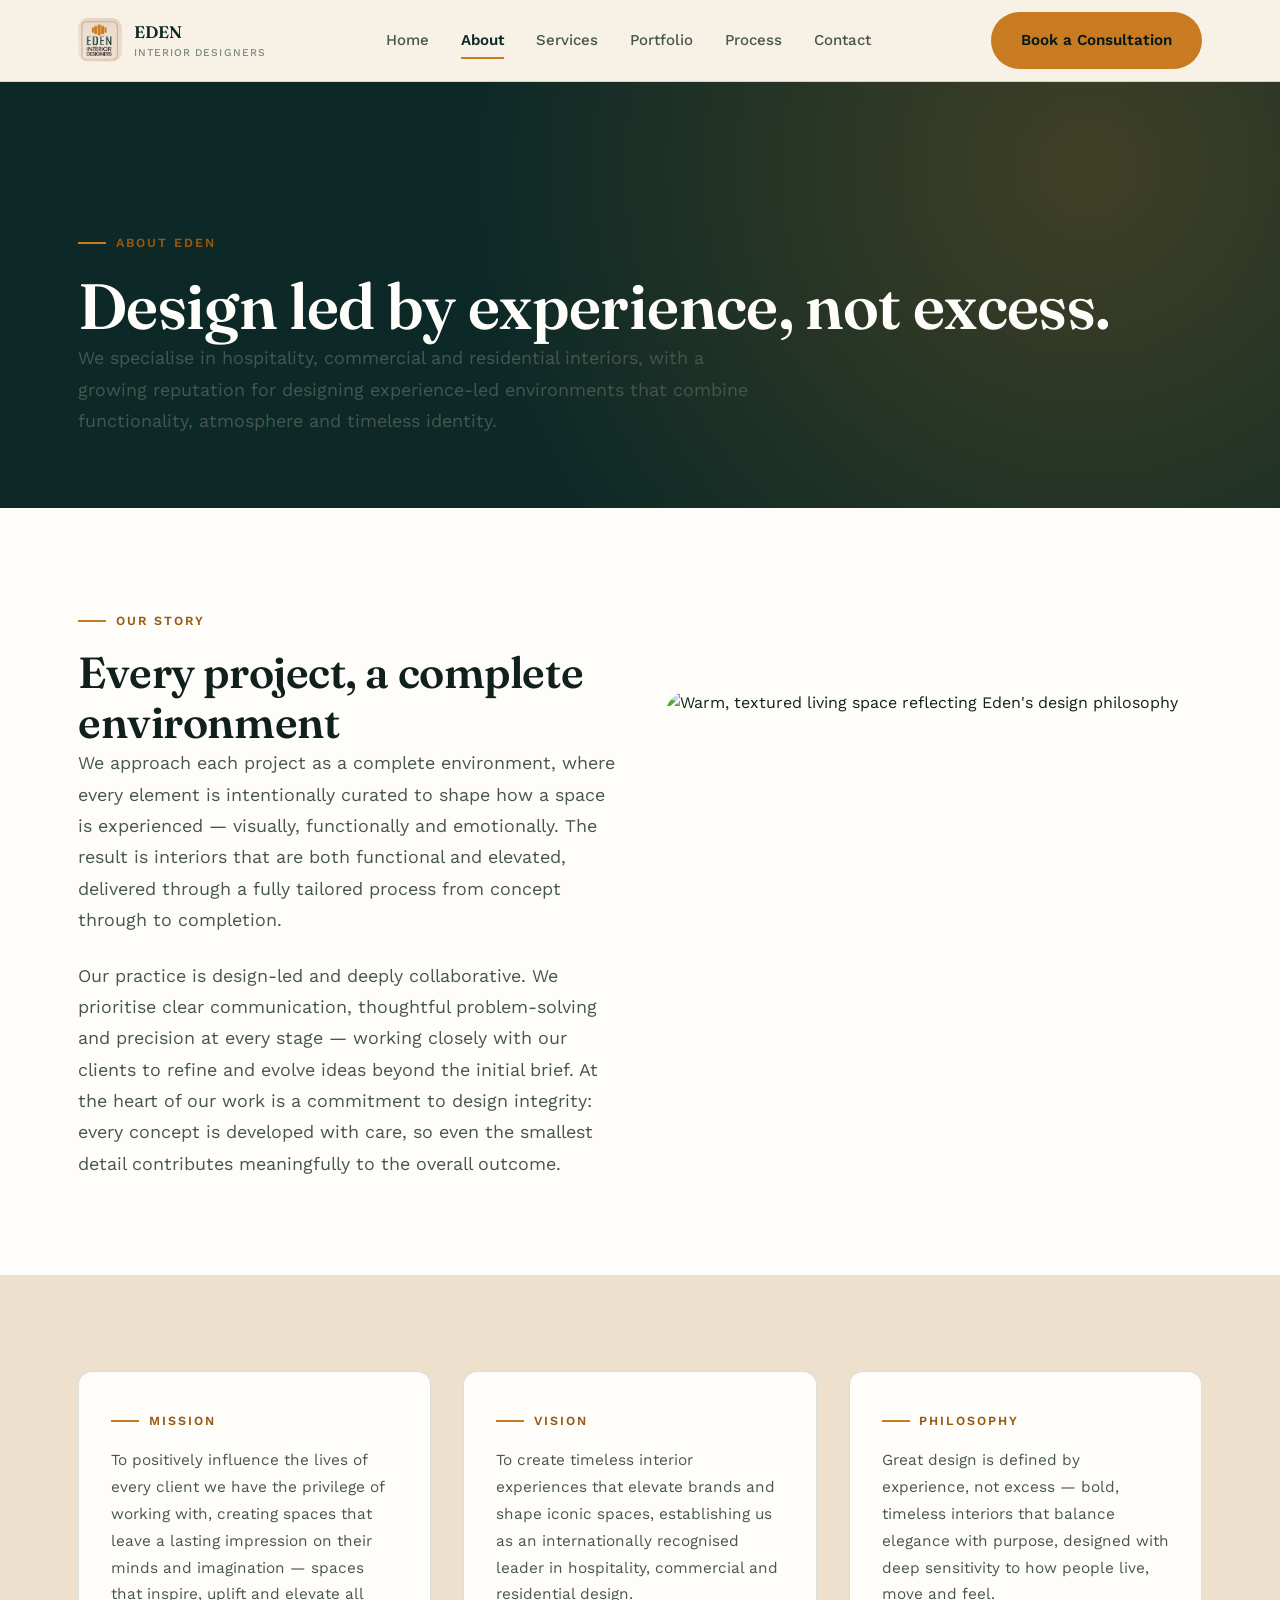
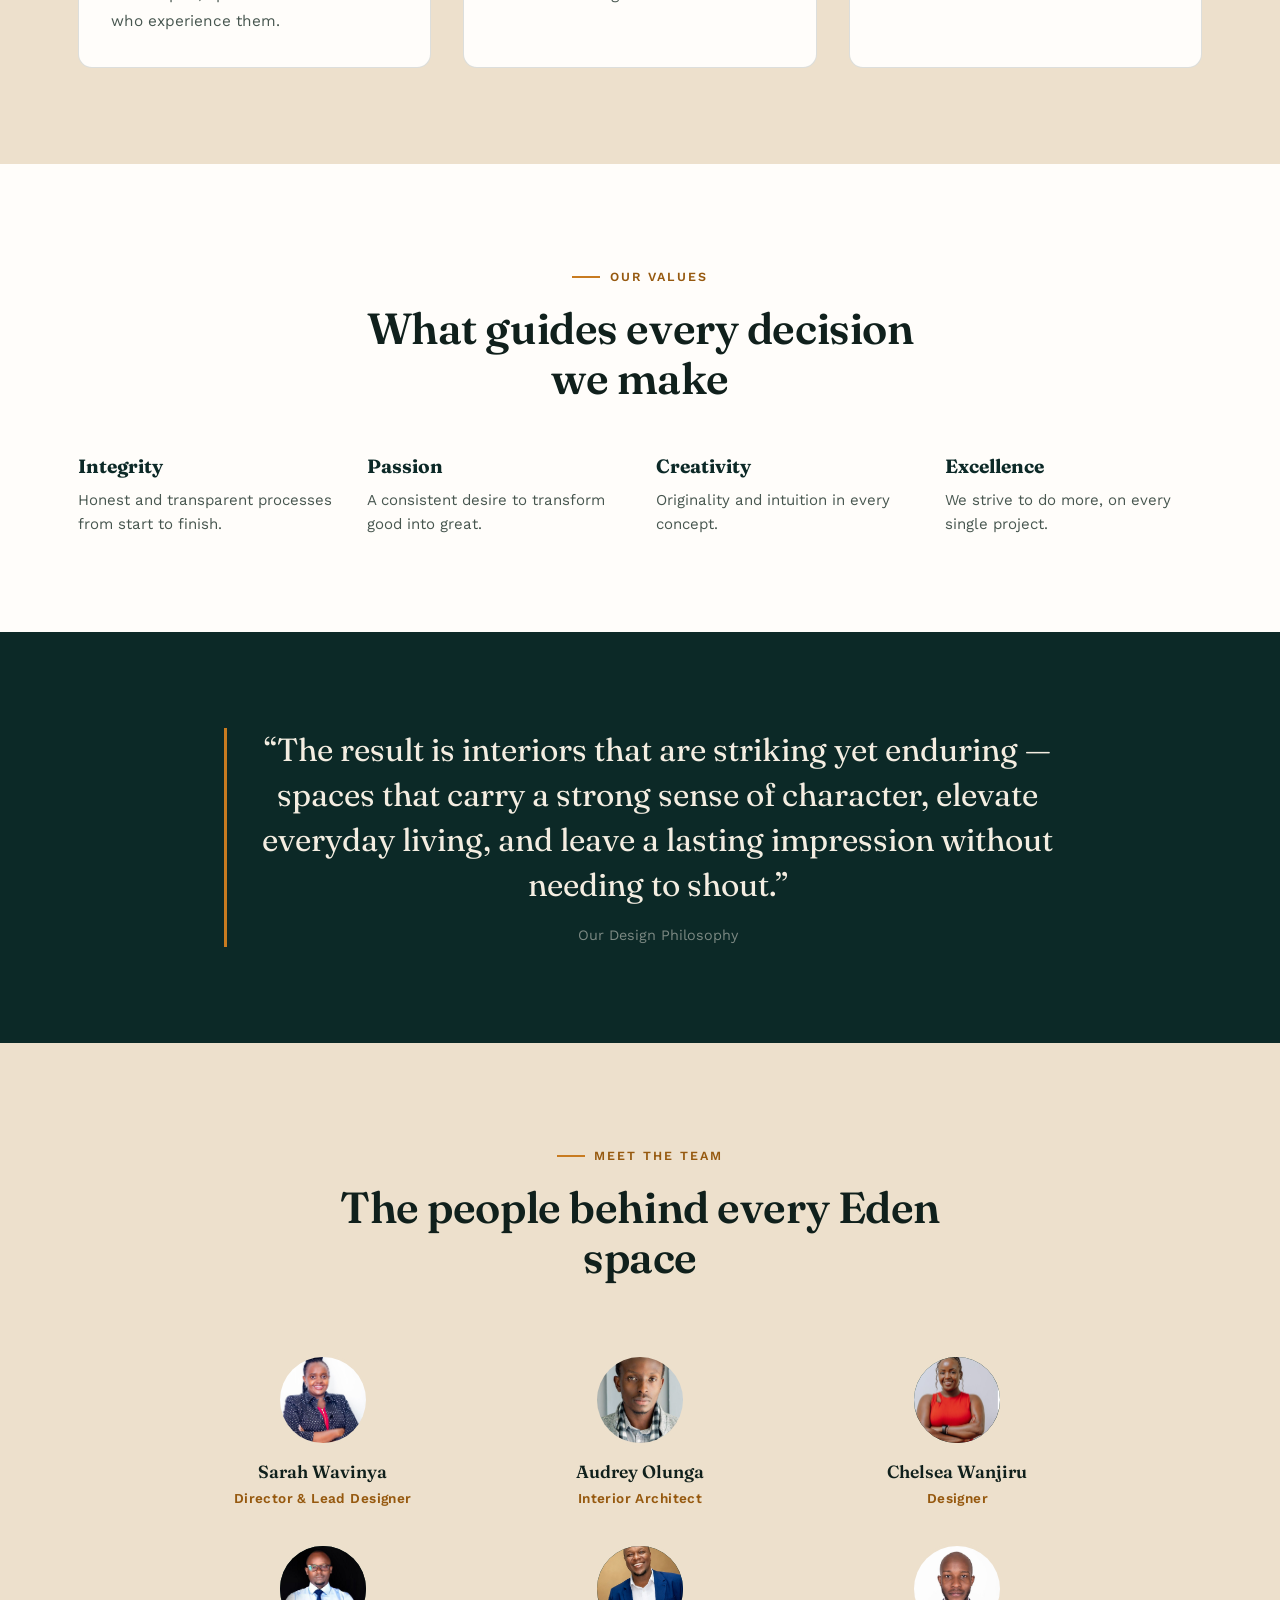
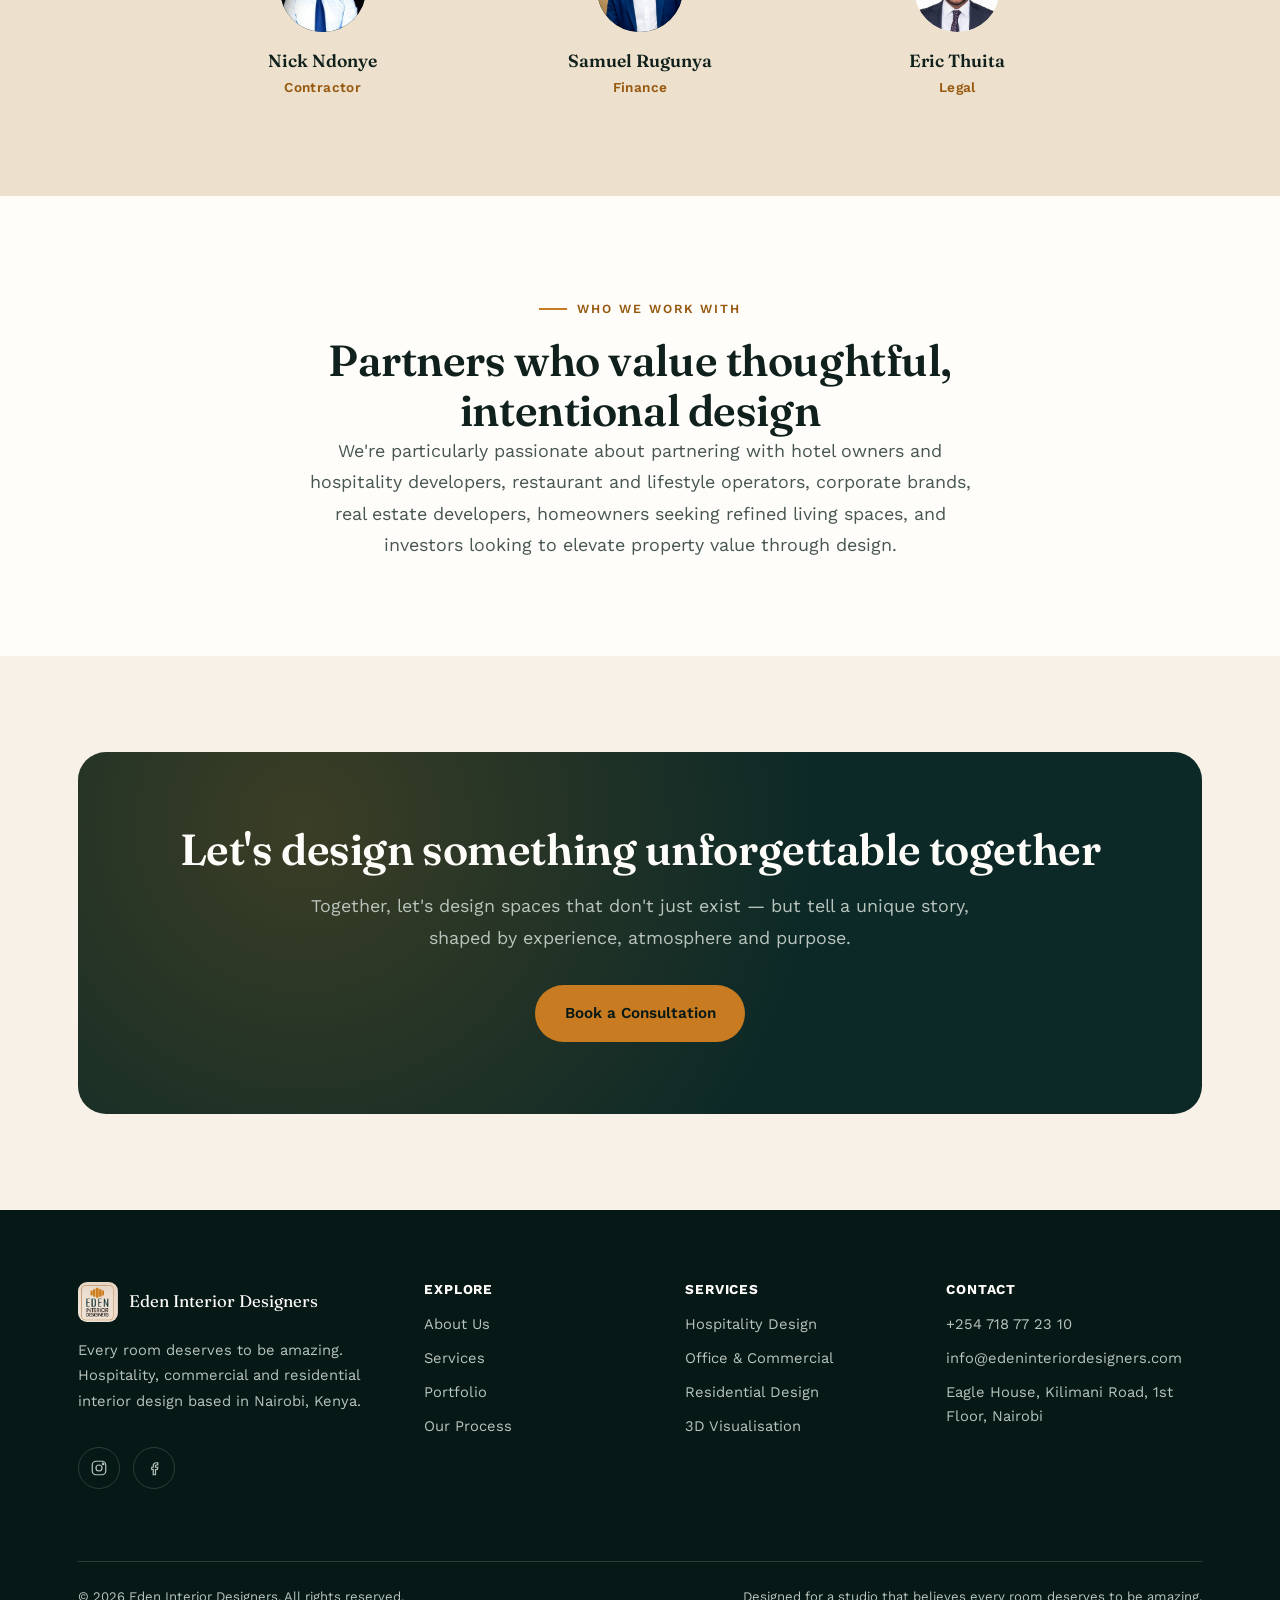
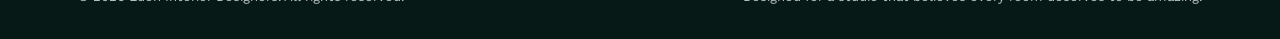
==== about.html @ ac9e772a "Initial commit: Eden Interior Designers website Multi-page static site (Home, About, Services, Portf" ====
<!DOCTYPE html>
<html lang="en">
<head>
<meta charset="UTF-8">
<meta name="viewport" content="width=device-width, initial-scale=1">
<title>About Us — Eden Interior Designers</title>
<meta name="description" content="Meet Eden Interior Designers: our story, mission, vision, values and the Nairobi-based team behind experience-led interiors.">
<link rel="icon" href="assets/logo.png">
<link rel="preconnect" href="https://fonts.googleapis.com">
<link rel="preconnect" href="https://fonts.gstatic.com" crossorigin>
<link href="https://fonts.googleapis.com/css2?family=Fraunces:opsz,wght@9..144,500;9..144,600;9..144,700&family=Work+Sans:wght@400;500;600;700&display=swap" rel="stylesheet">
<link rel="stylesheet" href="css/style.css">
</head>
<body>
<a class="skip-link" href="#main">Skip to main content</a>

<header class="site-header is-solid">
  <div class="container header-inner">
    <a class="brand" href="index.html">
      <img src="assets/logo.png" alt="Eden Interior Designers logo" width="44" height="44">
      <span>EDEN<br><small>Interior Designers</small></span>
    </a>
    <nav class="nav-primary" aria-label="Primary">
      <a href="index.html">Home</a>
      <a href="about.html" aria-current="page">About</a>
      <a href="services.html">Services</a>
      <a href="portfolio.html">Portfolio</a>
      <a href="process.html">Process</a>
      <a href="contact.html">Contact</a>
    </nav>
    <div class="header-actions">
      <a class="btn btn-primary" href="contact.html">Book a Consultation</a>
      <button class="nav-toggle" aria-label="Open menu" aria-expanded="false" aria-controls="mobile-nav">
        <span></span><span></span><span></span>
      </button>
    </div>
  </div>
</header>

<div class="mobile-nav" id="mobile-nav" hidden>
  <div class="mobile-nav-head">
    <a class="brand" href="index.html">
      <img src="assets/logo.png" alt="Eden Interior Designers logo" width="40" height="40">
    </a>
    <button class="mobile-nav-close" aria-label="Close menu">&times;</button>
  </div>
  <ul>
    <li><a href="index.html">Home</a></li>
    <li><a href="about.html">About</a></li>
    <li><a href="services.html">Services</a></li>
    <li><a href="portfolio.html">Portfolio</a></li>
    <li><a href="process.html">Process</a></li>
    <li><a href="contact.html">Contact</a></li>
  </ul>
  <a class="btn btn-primary btn-block" href="contact.html">Book a Consultation</a>
</div>

<main id="main">

  <section class="page-hero">
    <div class="container">
      <span class="eyebrow">About Eden</span>
      <h1>Design led by experience, not excess.</h1>
      <p class="lede">We specialise in hospitality, commercial and residential interiors, with a growing reputation for designing experience-led environments that combine functionality, atmosphere and timeless identity.</p>
    </div>
  </section>

  <section class="section section--white">
    <div class="container">
      <div class="split">
        <div data-reveal>
          <span class="eyebrow">Our Story</span>
          <h2>Every project, a complete environment</h2>
          <p class="lede" style="margin-bottom:var(--space-4);">We approach each project as a complete environment, where every element is intentionally curated to shape how a space is experienced — visually, functionally and emotionally. The result is interiors that are both functional and elevated, delivered through a fully tailored process from concept through to completion.</p>
          <p class="lede">Our practice is design-led and deeply collaborative. We prioritise clear communication, thoughtful problem-solving and precision at every stage — working closely with our clients to refine and evolve ideas beyond the initial brief. At the heart of our work is a commitment to design integrity: every concept is developed with care, so even the smallest detail contributes meaningfully to the overall outcome.</p>
        </div>
        <div class="split-media" data-reveal>
          <img src="https://images.unsplash.com/photo-1720247520862-7e4b14176fa8?auto=format&fit=crop&w=1200&q=80" alt="Warm, textured living space reflecting Eden's design philosophy" loading="lazy">
        </div>
      </div>
    </div>
  </section>

  <section class="section section--cream">
    <div class="container">
      <div class="grid grid--3">
        <div class="card" data-reveal>
          <span class="eyebrow">Mission</span>
          <p class="lede">To positively influence the lives of every client we have the privilege of working with, creating spaces that leave a lasting impression on their minds and imagination — spaces that inspire, uplift and elevate all who experience them.</p>
        </div>
        <div class="card" data-reveal>
          <span class="eyebrow">Vision</span>
          <p class="lede">To create timeless interior experiences that elevate brands and shape iconic spaces, establishing us as an internationally recognised leader in hospitality, commercial and residential design.</p>
        </div>
        <div class="card" data-reveal>
          <span class="eyebrow">Philosophy</span>
          <p class="lede">Great design is defined by experience, not excess — bold, timeless interiors that balance elegance with purpose, designed with deep sensitivity to how people live, move and feel.</p>
        </div>
      </div>
    </div>
  </section>

  <section class="section section--white">
    <div class="container">
      <div class="center" style="max-width:600px;" data-reveal>
        <span class="eyebrow" style="justify-content:center;">Our Values</span>
        <h2>What guides every decision we make</h2>
      </div>
      <div class="grid grid--4" style="margin-top:var(--space-6);">
        <div class="value-card" data-reveal>
          <b>Integrity</b>
          <p style="color:var(--c-ink-soft);font-size:0.94rem;">Honest and transparent processes from start to finish.</p>
        </div>
        <div class="value-card" data-reveal>
          <b>Passion</b>
          <p style="color:var(--c-ink-soft);font-size:0.94rem;">A consistent desire to transform good into great.</p>
        </div>
        <div class="value-card" data-reveal>
          <b>Creativity</b>
          <p style="color:var(--c-ink-soft);font-size:0.94rem;">Originality and intuition in every concept.</p>
        </div>
        <div class="value-card" data-reveal>
          <b>Excellence</b>
          <p style="color:var(--c-ink-soft);font-size:0.94rem;">We strive to do more, on every single project.</p>
        </div>
      </div>
    </div>
  </section>

  <section class="section section--dark">
    <div class="container">
      <div class="quote-block center" style="max-width:52rem;">
        <p>&ldquo;The result is interiors that are striking yet enduring — spaces that carry a strong sense of character, elevate everyday living, and leave a lasting impression without needing to shout.&rdquo;</p>
        <cite>Our Design Philosophy</cite>
      </div>
    </div>
  </section>

  <section class="section section--cream">
    <div class="container">
      <div class="center" style="max-width:640px;" data-reveal>
        <span class="eyebrow" style="justify-content:center;">Meet the Team</span>
        <h2>The people behind every Eden space</h2>
      </div>
      <div class="grid grid--3" style="margin-top:var(--space-7);max-width:920px;margin-inline:auto;">
        <div class="team-card" data-reveal>
          <img class="avatar" src="assets/team/sarah-wavinya.jpg" alt="Sarah Wavinya" width="92" height="92" loading="lazy">
          <h3>Sarah Wavinya</h3>
          <span>Director &amp; Lead Designer</span>
        </div>
        <div class="team-card" data-reveal>
          <img class="avatar" src="assets/team/audrey-olunga.jpg" alt="Audrey Olunga" width="92" height="92" loading="lazy">
          <h3>Audrey Olunga</h3>
          <span>Interior Architect</span>
        </div>
        <div class="team-card" data-reveal>
          <img class="avatar" src="assets/team/chelsea-wanjiru.png" alt="Chelsea Wanjiru" width="92" height="92" loading="lazy">
          <h3>Chelsea Wanjiru</h3>
          <span>Designer</span>
        </div>
        <div class="team-card" data-reveal>
          <img class="avatar" src="assets/team/nick-ndonye.jpg" alt="Nick Ndonye" width="92" height="92" loading="lazy">
          <h3>Nick Ndonye</h3>
          <span>Contractor</span>
        </div>
        <div class="team-card" data-reveal>
          <img class="avatar" src="assets/team/samuel-rugunya.jpg" alt="Samuel Rugunya" width="92" height="92" loading="lazy">
          <h3>Samuel Rugunya</h3>
          <span>Finance</span>
        </div>
        <div class="team-card" data-reveal>
          <img class="avatar" src="assets/team/eric-thuita.jpg" alt="Eric Thuita" width="92" height="92" loading="lazy">
          <h3>Eric Thuita</h3>
          <span>Legal</span>
        </div>
      </div>
    </div>
  </section>

  <section class="section section--white">
    <div class="container">
      <div class="center" style="max-width:680px;" data-reveal>
        <span class="eyebrow" style="justify-content:center;">Who We Work With</span>
        <h2>Partners who value thoughtful, intentional design</h2>
        <p class="lede center">We're particularly passionate about partnering with hotel owners and hospitality developers, restaurant and lifestyle operators, corporate brands, real estate developers, homeowners seeking refined living spaces, and investors looking to elevate property value through design.</p>
      </div>
    </div>
  </section>

  <section class="section">
    <div class="container">
      <div class="cta-band" data-reveal>
        <h2>Let's design something unforgettable together</h2>
        <p class="lede center">Together, let's design spaces that don't just exist — but tell a unique story, shaped by experience, atmosphere and purpose.</p>
        <div class="hero-actions">
          <a class="btn btn-primary" href="contact.html">Book a Consultation</a>
        </div>
      </div>
    </div>
  </section>

</main>

<footer class="site-footer">
  <div class="container">
    <div class="footer-grid">
      <div>
        <div class="footer-brand">
          <img src="assets/logo.png" alt="" width="40" height="40">
          <span>Eden Interior Designers</span>
        </div>
        <p class="lede">Every room deserves to be amazing. Hospitality, commercial and residential interior design based in Nairobi, Kenya.</p>
        <div class="social-row">
          <a href="https://instagram.com/edeninteriordesigners" aria-label="Eden Interior Designers on Instagram" target="_blank" rel="noopener">
            <svg viewBox="0 0 24 24" fill="none" stroke="currentColor" stroke-width="1.6"><rect x="3" y="3" width="18" height="18" rx="5"/><circle cx="12" cy="12" r="4"/><circle cx="17.5" cy="6.5" r="1"/></svg>
          </a>
          <a href="https://facebook.com/edeninteriordesigners" aria-label="Eden Interior Designers on Facebook" target="_blank" rel="noopener">
            <svg viewBox="0 0 24 24" fill="none" stroke="currentColor" stroke-width="1.6"><path d="M15 8h2V5h-2a4 4 0 0 0-4 4v2H9v3h2v7h3v-7h2.5l.5-3H14V9a1 1 0 0 1 1-1z"/></svg>
          </a>
        </div>
      </div>
      <div class="footer-col">
        <h4>Explore</h4>
        <ul>
          <li><a href="about.html">About Us</a></li>
          <li><a href="services.html">Services</a></li>
          <li><a href="portfolio.html">Portfolio</a></li>
          <li><a href="process.html">Our Process</a></li>
        </ul>
      </div>
      <div class="footer-col">
        <h4>Services</h4>
        <ul>
          <li><a href="services.html#hospitality">Hospitality Design</a></li>
          <li><a href="services.html#commercial">Office &amp; Commercial</a></li>
          <li><a href="services.html#residential">Residential Design</a></li>
          <li><a href="services.html#visualisation">3D Visualisation</a></li>
        </ul>
      </div>
      <div class="footer-col">
        <h4>Contact</h4>
        <ul>
          <li><a href="tel:+254718772310">+254 718 77 23 10</a></li>
          <li><a href="mailto:info@edeninteriordesigners.com">info@edeninteriordesigners.com</a></li>
          <li><span>Eagle House, Kilimani Road, 1st Floor, Nairobi</span></li>
        </ul>
      </div>
    </div>
    <div class="footer-bottom">
      <span>&copy; <span data-year></span> Eden Interior Designers. All rights reserved.</span>
      <span>Designed for a studio that believes every room deserves to be amazing.</span>
    </div>
  </div>
</footer>

<script src="js/main.js"></script>
</body>
</html>
---- css/style.css ----
/* =========================================================
   Eden Interior Designers — Design Tokens & Base Styles
   Brand colors sampled directly from assets/logo.png
   ========================================================= */

:root {
  /* Brand core */
  --c-green: #0c2927;
  --c-green-dark: #071917;
  --c-green-soft: #16403c;
  --c-gold: #c87b20;
  --c-gold-light: #e3a458;
  --c-gold-dark: #96590f;
  --c-cream: #f8f1e7;
  --c-cream-deep: #ede0cc;
  --c-white: #fffdfa;

  /* Text */
  --c-ink: #10201c;
  --c-ink-soft: #47564f;
  --c-ink-faint: #7c8983;
  --c-on-dark: #f4ede1;
  --c-on-dark-soft: #b9c4bd;

  /* Structural */
  --c-border: rgba(12, 41, 39, 0.14);
  --c-border-dark: rgba(244, 237, 225, 0.16);
  --c-shadow: rgba(16, 32, 28, 0.14);

  /* Type */
  --font-display: "Fraunces", "Iowan Old Style", Georgia, serif;
  --font-body: "Work Sans", -apple-system, "Segoe UI", sans-serif;

  /* Spacing scale (8pt rhythm) */
  --space-1: 0.5rem;
  --space-2: 0.75rem;
  --space-3: 1rem;
  --space-4: 1.5rem;
  --space-5: 2rem;
  --space-6: 3rem;
  --space-7: 4.5rem;
  --space-8: 6rem;
  --space-9: 8rem;

  /* Motion */
  --ease-standard: cubic-bezier(0.22, 1, 0.36, 1);
  --dur-fast: 180ms;
  --dur-base: 320ms;
  --dur-slow: 560ms;

  --radius-sm: 6px;
  --radius-md: 14px;
  --radius-lg: 28px;
  --container: 1220px;
}

@media (prefers-reduced-motion: reduce) {
  :root {
    --dur-fast: 0ms;
    --dur-base: 0ms;
    --dur-slow: 0ms;
  }
}

/* ---------- Reset ---------- */
*, *::before, *::after { box-sizing: border-box; }
html { scroll-behavior: smooth; }
@media (prefers-reduced-motion: reduce) {
  html { scroll-behavior: auto; }
}
body {
  margin: 0;
  min-height: 100dvh;
  background: var(--c-cream);
  color: var(--c-ink);
  font-family: var(--font-body);
  font-size: 16px;
  line-height: 1.6;
  -webkit-font-smoothing: antialiased;
}
img { max-width: 100%; display: block; }
a { color: inherit; text-decoration: none; }
ul { margin: 0; padding: 0; list-style: none; }
button { font: inherit; cursor: pointer; }
input, textarea, select { font: inherit; }
h1, h2, h3, h4 { font-family: var(--font-display); color: var(--c-ink); line-height: 1.15; margin: 0; font-weight: 600; }
p { margin: 0; }

:focus-visible {
  outline: 3px solid var(--c-gold-dark);
  outline-offset: 3px;
  border-radius: 2px;
}

.skip-link {
  position: absolute;
  left: -999px;
  top: auto;
  background: var(--c-green);
  color: var(--c-on-dark);
  padding: 0.9rem 1.4rem;
  z-index: 1000;
  border-radius: 0 0 var(--radius-sm) 0;
}
.skip-link:focus {
  left: 0;
  top: 0;
}

/* ---------- Layout helpers ---------- */
.container {
  width: 100%;
  max-width: var(--container);
  margin-inline: auto;
  padding-inline: var(--space-4);
}
@media (min-width: 768px) {
  .container { padding-inline: var(--space-6); }
}

.section { padding-block: var(--space-8); }
.section--tight { padding-block: var(--space-6); }
.section--cream { background: var(--c-cream-deep); }
.section--dark { background: var(--c-green); color: var(--c-on-dark); }
.section--dark h1, .section--dark h2, .section--dark h3 { color: var(--c-on-dark); }
.section--white { background: var(--c-white); }

.eyebrow {
  display: inline-flex;
  align-items: center;
  gap: 0.6rem;
  font-family: var(--font-body);
  font-size: 0.78rem;
  font-weight: 600;
  letter-spacing: 0.16em;
  text-transform: uppercase;
  color: var(--c-gold-dark);
  margin-bottom: var(--space-3);
}
.section--dark .eyebrow,
.section--tint .eyebrow { color: var(--c-gold-light); }
.eyebrow::before {
  content: "";
  width: 28px;
  height: 2px;
  background: var(--c-gold);
  display: inline-block;
}

h1 { font-size: clamp(2.4rem, 5vw, 4.2rem); letter-spacing: -0.01em; }
h2 { font-size: clamp(1.9rem, 3.4vw, 2.75rem); letter-spacing: -0.01em; }
h3 { font-size: clamp(1.25rem, 2vw, 1.55rem); }
.lede {
  font-size: clamp(1.05rem, 1.4vw, 1.2rem);
  color: var(--c-ink-soft);
  max-width: 62ch;
  line-height: 1.75;
}
.section--dark .lede { color: var(--c-on-dark-soft); }

.center { text-align: center; margin-inline: auto; }

.grid { display: grid; gap: var(--space-5); min-width: 0; }
.grid > * { min-width: 0; }
@media (min-width: 640px) { .grid--2 { grid-template-columns: repeat(2, 1fr); } }
@media (min-width: 900px) {
  .grid--3 { grid-template-columns: repeat(3, 1fr); }
  .grid--4 { grid-template-columns: repeat(4, 1fr); }
  .grid--5 { grid-template-columns: repeat(5, 1fr); }
}

/* ---------- Buttons ---------- */
.btn {
  display: inline-flex;
  align-items: center;
  justify-content: center;
  gap: 0.6rem;
  padding: 0.95rem 1.8rem;
  border-radius: 999px;
  font-weight: 600;
  font-size: 0.95rem;
  border: 1.5px solid transparent;
  transition: transform var(--dur-fast) var(--ease-standard),
    background var(--dur-fast) var(--ease-standard),
    color var(--dur-fast) var(--ease-standard),
    border-color var(--dur-fast) var(--ease-standard);
  min-height: 48px;
  white-space: nowrap;
}
.btn:active { transform: scale(0.97); }
.btn-primary { background: var(--c-gold); color: var(--c-green-dark); }
.btn-primary:hover { background: var(--c-gold-light); }
.btn-ghost-light { border-color: rgba(244, 237, 225, 0.55); color: var(--c-on-dark); }
.btn-ghost-light:hover { background: rgba(244, 237, 225, 0.12); border-color: var(--c-on-dark); }
.btn-ghost-dark { border-color: var(--c-green); color: var(--c-green); }
.btn-ghost-dark:hover { background: var(--c-green); color: var(--c-on-dark); }
.btn-outline-gold { border-color: var(--c-gold); color: var(--c-gold-dark); }
.btn-outline-gold:hover { background: var(--c-gold); color: var(--c-green-dark); }
.btn-block { width: 100%; }

/* ---------- Header ---------- */
.site-header {
  position: sticky;
  top: 0;
  z-index: 500;
  width: 100%;
  background: rgba(248, 241, 231, 0.92);
  backdrop-filter: blur(10px);
  border-bottom: 1px solid transparent;
  transition: background var(--dur-base) var(--ease-standard), border-color var(--dur-base) var(--ease-standard);
}
.site-header.is-scrolled,
.site-header.is-solid {
  border-bottom-color: var(--c-border);
}
.header-inner {
  display: flex;
  align-items: center;
  justify-content: space-between;
  padding-block: var(--space-2);
  gap: var(--space-4);
}
.brand {
  display: flex;
  align-items: center;
  gap: 0.75rem;
  font-family: var(--font-display);
  font-weight: 600;
  font-size: 1.05rem;
  color: var(--c-green);
}
.brand img { width: 44px; height: 44px; border-radius: 10px; }
.brand small { display: block; font-family: var(--font-body); font-weight: 500; font-size: 0.65rem; letter-spacing: 0.1em; text-transform: uppercase; color: var(--c-ink-faint); }

.nav-primary { display: none; }
@media (min-width: 960px) {
  .nav-primary {
    display: flex;
    align-items: center;
    gap: var(--space-5);
  }
  .nav-primary a {
    font-size: 0.94rem;
    font-weight: 500;
    color: var(--c-ink-soft);
    position: relative;
    padding-block: 0.3rem;
  }
  .nav-primary a::after {
    content: "";
    position: absolute;
    left: 0;
    bottom: -2px;
    width: 0;
    height: 2px;
    background: var(--c-gold);
    transition: width var(--dur-base) var(--ease-standard);
  }
  .nav-primary a:hover::after,
  .nav-primary a[aria-current="page"]::after { width: 100%; }
  .nav-primary a[aria-current="page"] { color: var(--c-green); font-weight: 600; }
}

.header-actions { display: flex; align-items: center; gap: var(--space-3); }
.header-actions .btn { display: none; }
@media (min-width: 640px) { .header-actions .btn { display: inline-flex; } }
.nav-toggle {
  display: inline-flex;
  align-items: center;
  justify-content: center;
  width: 48px;
  height: 48px;
  border: 1.5px solid var(--c-border);
  border-radius: var(--radius-sm);
  background: transparent;
}
@media (min-width: 960px) { .nav-toggle { display: none; } }
.nav-toggle { flex-direction: column; gap: 5px; }
.nav-toggle span {
  display: block;
  width: 20px;
  height: 2px;
  background: var(--c-ink);
  transition: all var(--dur-fast) var(--ease-standard);
}

.mobile-nav {
  position: fixed;
  inset: 0;
  background: var(--c-cream);
  z-index: 600;
  display: flex;
  flex-direction: column;
  padding: var(--space-4);
  transform: translateX(100%);
  transition: transform var(--dur-base) var(--ease-standard);
}
.mobile-nav.is-open { transform: translateX(0); }
.mobile-nav-head { display: flex; justify-content: space-between; align-items: center; margin-bottom: var(--space-6); }
.mobile-nav-close {
  width: 48px; height: 48px;
  border: 1.5px solid var(--c-border);
  border-radius: var(--radius-sm);
  background: none;
  font-size: 1.4rem;
  color: var(--c-ink);
}
.mobile-nav ul { display: flex; flex-direction: column; gap: var(--space-2); }
.mobile-nav a {
  font-family: var(--font-display);
  font-size: 1.9rem;
  padding-block: var(--space-2);
  border-bottom: 1px solid var(--c-border);
  display: block;
}
.mobile-nav .btn { margin-top: var(--space-5); }
@media (min-width: 960px) { .mobile-nav { display: none; } }

/* ---------- Hero ---------- */
.hero {
  position: relative;
  min-height: 88vh;
  min-height: 88dvh;
  display: flex;
  align-items: flex-end;
  color: var(--c-on-dark);
  overflow: hidden;
}
.hero-media {
  position: absolute;
  inset: 0;
  z-index: 0;
}
.hero-media img, .hero-media video { width: 100%; height: 100%; object-fit: cover; }
.hero-media::after {
  content: "";
  position: absolute;
  inset: 0;
  background: linear-gradient(180deg, rgba(7, 25, 23, 0.35) 0%, rgba(7, 25, 23, 0.55) 55%, rgba(7, 25, 23, 0.9) 100%);
}
.hero-content {
  position: relative;
  z-index: 1;
  padding-block: var(--space-8) var(--space-7);
  max-width: 880px;
}
.hero-tag {
  display: inline-flex;
  align-items: center;
  gap: 0.6rem;
  background: rgba(248, 241, 231, 0.12);
  border: 1px solid rgba(248, 241, 231, 0.3);
  padding: 0.5rem 1rem;
  border-radius: 999px;
  font-size: 0.82rem;
  letter-spacing: 0.06em;
  margin-bottom: var(--space-4);
}
.hero-content h1 { color: var(--c-white); margin-bottom: var(--space-4); }
.hero-content .lede { color: var(--c-on-dark-soft); margin-bottom: var(--space-5); }
.hero-actions { display: flex; flex-wrap: wrap; gap: var(--space-3); }

.page-hero {
  position: relative;
  padding-block: calc(var(--space-8) + 3rem) var(--space-7);
  color: var(--c-on-dark);
  background: var(--c-green);
  overflow: hidden;
}
.page-hero::before {
  content: "";
  position: absolute;
  inset: 0;
  background: radial-gradient(circle at 85% 20%, rgba(200, 123, 32, 0.28), transparent 55%);
}
.page-hero .container { position: relative; }
.page-hero h1, .page-hero h2 { color: var(--c-white); }

/* ---------- Stats ---------- */
.stats-row {
  display: grid;
  grid-template-columns: repeat(2, minmax(0, 1fr));
  gap: var(--space-5);
  margin-top: var(--space-6);
}
@media (min-width: 720px) { .stats-row { grid-template-columns: repeat(4, 1fr); } }
.stat b {
  display: block;
  font-family: var(--font-display);
  font-size: clamp(2rem, 3.4vw, 2.8rem);
  color: var(--c-gold);
  font-weight: 600;
}
.stat span { color: var(--c-ink-soft); font-size: 0.92rem; }
.section--dark .stat span { color: var(--c-on-dark-soft); }

/* ---------- Quote ---------- */
.quote-block {
  border-left: 3px solid var(--c-gold);
  padding-left: var(--space-5);
  max-width: 46rem;
}
.quote-block p {
  font-family: var(--font-display);
  font-size: clamp(1.4rem, 2.6vw, 2rem);
  line-height: 1.4;
  color: var(--c-ink);
}
.section--dark .quote-block p { color: var(--c-on-dark); }
.quote-block cite { display: block; margin-top: var(--space-3); font-style: normal; color: var(--c-ink-faint); font-size: 0.9rem; }

/* ---------- Cards ---------- */
.card {
  background: var(--c-white);
  border-radius: var(--radius-md);
  border: 1px solid var(--c-border);
  padding: var(--space-5);
  transition: transform var(--dur-base) var(--ease-standard), box-shadow var(--dur-base) var(--ease-standard);
}
.card:hover { transform: translateY(-4px); box-shadow: 0 20px 40px -20px var(--c-shadow); }
.card-icon {
  width: 52px; height: 52px;
  border-radius: var(--radius-sm);
  background: var(--c-cream-deep);
  color: var(--c-gold-dark);
  display: flex; align-items: center; justify-content: center;
  margin-bottom: var(--space-4);
}
.card-icon svg { width: 26px; height: 26px; }
.card h3 { margin-bottom: var(--space-2); }
.card p { color: var(--c-ink-soft); font-size: 0.96rem; }
.card-link {
  display: inline-flex; align-items: center; gap: 0.4rem;
  margin-top: var(--space-3); font-weight: 600; font-size: 0.9rem; color: var(--c-green);
}
.card-link svg { width: 16px; height: 16px; transition: transform var(--dur-fast) var(--ease-standard); }
.card-link:hover svg { transform: translateX(3px); }

.value-card { text-align: left; }
.value-card b { display: block; font-family: var(--font-display); font-size: 1.2rem; margin-bottom: 0.4rem; color: var(--c-green); }
.section--dark .value-card b { color: var(--c-gold-light); }

/* ---------- Team ---------- */
.team-card { text-align: center; }
.avatar {
  width: 92px; height: 92px;
  border-radius: 50%;
  margin-inline: auto;
  display: block;
  object-fit: cover;
  font-family: var(--font-display);
  font-size: 1.6rem;
  color: var(--c-white);
  background: linear-gradient(145deg, var(--c-green-soft), var(--c-green-dark));
  margin-bottom: var(--space-3);
  border: 3px solid var(--c-cream-deep);
}
.team-card h3 { font-size: 1.1rem; margin-bottom: 0.2rem; }
.team-card span { color: var(--c-gold-dark); font-size: 0.85rem; font-weight: 600; letter-spacing: 0.03em; }

/* ---------- Process ---------- */
.process-steps {
  display: grid;
  gap: var(--space-5);
  counter-reset: step;
}
@media (min-width: 900px) { .process-steps { grid-template-columns: repeat(4, 1fr); } }
.process-step { position: relative; padding-top: var(--space-4); border-top: 2px solid var(--c-border); }
.section--dark .process-step { border-top-color: var(--c-border-dark); }
.process-step .num {
  font-family: var(--font-display);
  font-size: 2.6rem;
  color: var(--c-gold);
  display: block;
  margin-bottom: var(--space-2);
  line-height: 1;
}
.process-step h3 { margin-bottom: var(--space-2); }
.process-step p { color: var(--c-ink-soft); font-size: 0.95rem; }
.section--dark .process-step p { color: var(--c-on-dark-soft); }

/* ---------- Gallery / Portfolio ---------- */
.filter-bar {
  display: flex;
  flex-wrap: wrap;
  gap: 0.6rem;
  margin-bottom: var(--space-6);
}
.filter-btn {
  padding: 0.6rem 1.2rem;
  border-radius: 999px;
  border: 1.5px solid var(--c-border);
  background: var(--c-white);
  color: var(--c-ink-soft);
  font-size: 0.88rem;
  font-weight: 600;
  transition: all var(--dur-fast) var(--ease-standard);
}
.filter-btn:hover { border-color: var(--c-gold); }
.filter-btn.is-active { background: var(--c-green); color: var(--c-on-dark); border-color: var(--c-green); }

.gallery-grid {
  display: grid;
  grid-template-columns: repeat(2, minmax(0, 1fr));
  gap: var(--space-3);
}
@media (min-width: 720px) { .gallery-grid { grid-template-columns: repeat(3, minmax(0, 1fr)); gap: var(--space-4); } }
.gallery-item {
  position: relative;
  border-radius: var(--radius-md);
  overflow: hidden;
  aspect-ratio: 4 / 5;
  background: var(--c-cream-deep);
  transition: opacity var(--dur-base) var(--ease-standard), transform var(--dur-base) var(--ease-standard);
}
.gallery-item.is-hidden { display: none; }
.gallery-item img {
  width: 100%; height: 100%; object-fit: cover;
  transition: transform var(--dur-slow) var(--ease-standard);
}
.gallery-item:hover img { transform: scale(1.06); }
.gallery-caption {
  position: absolute; inset-inline: 0; bottom: 0;
  padding: var(--space-3);
  background: linear-gradient(0deg, rgba(7,25,23,0.82), transparent);
  color: var(--c-on-dark);
  opacity: 0;
  transform: translateY(8px);
  transition: all var(--dur-base) var(--ease-standard);
}
.gallery-item:hover .gallery-caption,
.gallery-item:focus-within .gallery-caption { opacity: 1; transform: translateY(0); }
.gallery-caption b { display: block; font-size: 0.95rem; }
.gallery-caption span { font-size: 0.78rem; color: var(--c-on-dark-soft); }

/* ---------- Before / After ---------- */
.ba-slider {
  position: relative;
  aspect-ratio: 16 / 10;
  border-radius: var(--radius-lg);
  overflow: hidden;
  user-select: none;
  box-shadow: 0 30px 60px -30px var(--c-shadow);
}
.ba-slider img { width: 100%; height: 100%; object-fit: cover; position: absolute; inset: 0; }
.ba-after-wrap { position: absolute; inset: 0; overflow: hidden; width: 50%; }
.ba-after-wrap img { width: var(--ba-img-w, 100%); max-width: none; }
.ba-label { position: absolute; top: var(--space-3); padding: 0.4rem 0.9rem; border-radius: 999px; font-size: 0.78rem; font-weight: 700; letter-spacing: 0.05em; text-transform: uppercase; background: rgba(7,25,23,0.65); color: var(--c-on-dark); z-index: 3; }
.ba-label--before { left: var(--space-3); }
.ba-label--after { right: var(--space-3); }
.ba-handle {
  position: absolute;
  top: 0; bottom: 0;
  left: 50%;
  width: 3px;
  background: var(--c-white);
  transform: translateX(-50%);
  z-index: 4;
  cursor: ew-resize;
}
.ba-handle-btn {
  position: absolute;
  top: 50%; left: 50%;
  width: 48px; height: 48px;
  border-radius: 50%;
  background: var(--c-white);
  color: var(--c-green);
  display: flex; align-items: center; justify-content: center;
  transform: translate(-50%, -50%);
  box-shadow: 0 10px 25px -8px rgba(0,0,0,0.4);
  border: none;
}
.ba-handle-btn svg { width: 20px; height: 20px; }

/* ---------- Testimonial / Story ---------- */
.story-card {
  background: var(--c-white);
  border: 1px solid var(--c-border);
  border-radius: var(--radius-md);
  padding: var(--space-5);
}
.story-card p { color: var(--c-ink-soft); font-size: 0.98rem; margin-bottom: var(--space-3); }
.story-meta { display: flex; align-items: center; gap: 0.8rem; }
.story-meta .avatar { width: 44px; height: 44px; font-size: 1rem; margin: 0; }
.story-meta b { font-size: 0.92rem; display: block; }
.story-meta span { font-size: 0.8rem; color: var(--c-ink-faint); }

/* ---------- Forms ---------- */
.form-field { margin-bottom: var(--space-4); }
.form-field label {
  display: block;
  font-size: 0.85rem;
  font-weight: 600;
  margin-bottom: 0.5rem;
  color: var(--c-ink);
}
.form-field .required { color: var(--c-gold-dark); }
.form-field input,
.form-field select,
.form-field textarea {
  width: 100%;
  min-height: 48px;
  padding: 0.8rem 1rem;
  border-radius: var(--radius-sm);
  border: 1.5px solid var(--c-border);
  background: var(--c-white);
  color: var(--c-ink);
}
.form-field textarea { min-height: 140px; resize: vertical; }
.form-field input:focus, .form-field select:focus, .form-field textarea:focus { border-color: var(--c-gold); }
.form-hint { font-size: 0.8rem; color: var(--c-ink-faint); margin-top: 0.4rem; }
.form-error {
  font-size: 0.8rem;
  color: #a3341d;
  margin-top: 0.4rem;
  display: none;
}
.form-field.has-error input,
.form-field.has-error select,
.form-field.has-error textarea { border-color: #a3341d; }
.form-field.has-error .form-error { display: block; }
.form-status {
  border-radius: var(--radius-sm);
  padding: var(--space-3) var(--space-4);
  margin-bottom: var(--space-4);
  display: none;
  font-size: 0.92rem;
}
.form-status.is-success { display: block; background: rgba(12, 41, 39, 0.08); color: var(--c-green); border: 1px solid rgba(12,41,39,0.2); }
.form-status.is-error { display: block; background: rgba(163, 52, 29, 0.08); color: #a3341d; border: 1px solid rgba(163,52,29,0.25); }

.contact-card {
  background: var(--c-green);
  color: var(--c-on-dark);
  border-radius: var(--radius-lg);
  padding: var(--space-6);
}
.contact-card h3 { color: var(--c-on-dark); margin-bottom: var(--space-4); }
.contact-row { display: flex; gap: var(--space-3); padding-block: var(--space-3); border-top: 1px solid var(--c-border-dark); }
.contact-row:first-of-type { border-top: none; }
.contact-row .ic { width: 22px; height: 22px; color: var(--c-gold-light); flex-shrink: 0; margin-top: 2px; }
.contact-row b { display: block; font-size: 0.78rem; text-transform: uppercase; letter-spacing: 0.06em; color: var(--c-on-dark-soft); margin-bottom: 0.2rem; }
.contact-row a, .contact-row span.val { font-size: 0.98rem; }
.social-row { display: flex; gap: 0.8rem; margin-top: var(--space-5); }
.social-row a {
  width: 42px; height: 42px;
  border-radius: 50%;
  border: 1px solid var(--c-border-dark);
  display: flex; align-items: center; justify-content: center;
}
.social-row a svg { width: 18px; height: 18px; }
.social-row a:hover { background: var(--c-gold); border-color: var(--c-gold); color: var(--c-green-dark); }

.map-embed { border-radius: var(--radius-md); overflow: hidden; border: 1px solid var(--c-border); }
.map-embed iframe { width: 100%; height: 320px; border: 0; display: block; }

/* ---------- CTA band ---------- */
.cta-band {
  background: var(--c-green);
  color: var(--c-on-dark);
  border-radius: var(--radius-lg);
  padding: var(--space-7) var(--space-5);
  text-align: center;
  position: relative;
  overflow: hidden;
}
.cta-band::before {
  content: "";
  position: absolute; inset: 0;
  background: radial-gradient(circle at 20% 20%, rgba(200,123,32,0.25), transparent 55%);
}
.cta-band > * { position: relative; }
.cta-band h2 { color: var(--c-white); margin-bottom: var(--space-3); }
.cta-band .lede { color: var(--c-on-dark-soft); margin-inline: auto; margin-bottom: var(--space-5); }
.cta-band .hero-actions { justify-content: center; }

/* ---------- Footer ---------- */
.site-footer { background: var(--c-green-dark); color: var(--c-on-dark-soft); padding-block: var(--space-7) var(--space-5); }
.footer-grid { display: grid; gap: var(--space-6); }
@media (min-width: 860px) { .footer-grid { grid-template-columns: 1.4fr 1fr 1fr 1.2fr; } }
.footer-brand { display: flex; align-items: center; gap: 0.7rem; margin-bottom: var(--space-3); }
.footer-brand img { width: 40px; height: 40px; border-radius: 9px; }
.footer-brand span { font-family: var(--font-display); color: var(--c-white); font-size: 1.05rem; }
.site-footer p.lede { color: var(--c-on-dark-soft); font-size: 0.92rem; max-width: 32ch; }
.footer-col h4 { color: var(--c-white); font-size: 0.85rem; letter-spacing: 0.06em; text-transform: uppercase; margin-bottom: var(--space-3); font-family: var(--font-body); font-weight: 700; }
.footer-col li { margin-bottom: 0.65rem; font-size: 0.92rem; }
.footer-col a:hover { color: var(--c-gold-light); }
.footer-bottom {
  display: flex; flex-wrap: wrap; gap: var(--space-3);
  justify-content: space-between; align-items: center;
  margin-top: var(--space-7);
  padding-top: var(--space-4);
  border-top: 1px solid var(--c-border-dark);
  font-size: 0.82rem;
}

/* ---------- Reveal-on-scroll ---------- */
[data-reveal] {
  opacity: 0;
  transform: translateY(24px);
  transition: opacity var(--dur-slow) var(--ease-standard), transform var(--dur-slow) var(--ease-standard);
}
[data-reveal].is-visible { opacity: 1; transform: none; }
@media (prefers-reduced-motion: reduce) {
  [data-reveal] { opacity: 1; transform: none; transition: none; }
}

/* ---------- Misc ---------- */
.split {
  display: grid;
  gap: var(--space-6);
  align-items: center;
  min-width: 0;
}
.split > * { min-width: 0; }
@media (min-width: 900px) { .split { grid-template-columns: 1fr 1fr; } }
.split.reverse { direction: rtl; }
.split.reverse > * { direction: ltr; }
.split-media { border-radius: var(--radius-lg); overflow: hidden; aspect-ratio: 4/3; }
.split-media img { width: 100%; height: 100%; object-fit: cover; }
.tag-list { display: flex; flex-wrap: wrap; gap: 0.6rem; margin-top: var(--space-4); }
.tag-list li {
  font-size: 0.85rem;
  padding: 0.5rem 0.9rem;
  border-radius: 999px;
  background: var(--c-cream-deep);
  color: var(--c-ink-soft);
}
.section--dark .tag-list li { background: rgba(244,237,225,0.1); color: var(--c-on-dark-soft); }

.check-list li {
  display: flex;
  gap: 0.7rem;
  padding-block: 0.5rem;
  font-size: 0.96rem;
  color: var(--c-ink-soft);
}
.section--dark .check-list li { color: var(--c-on-dark-soft); }
.check-list svg { width: 18px; height: 18px; color: var(--c-gold); flex-shrink: 0; margin-top: 3px; }

.placeholder-note {
  font-size: 0.78rem;
  color: var(--c-ink-faint);
  text-align: center;
  margin-top: var(--space-3);
}
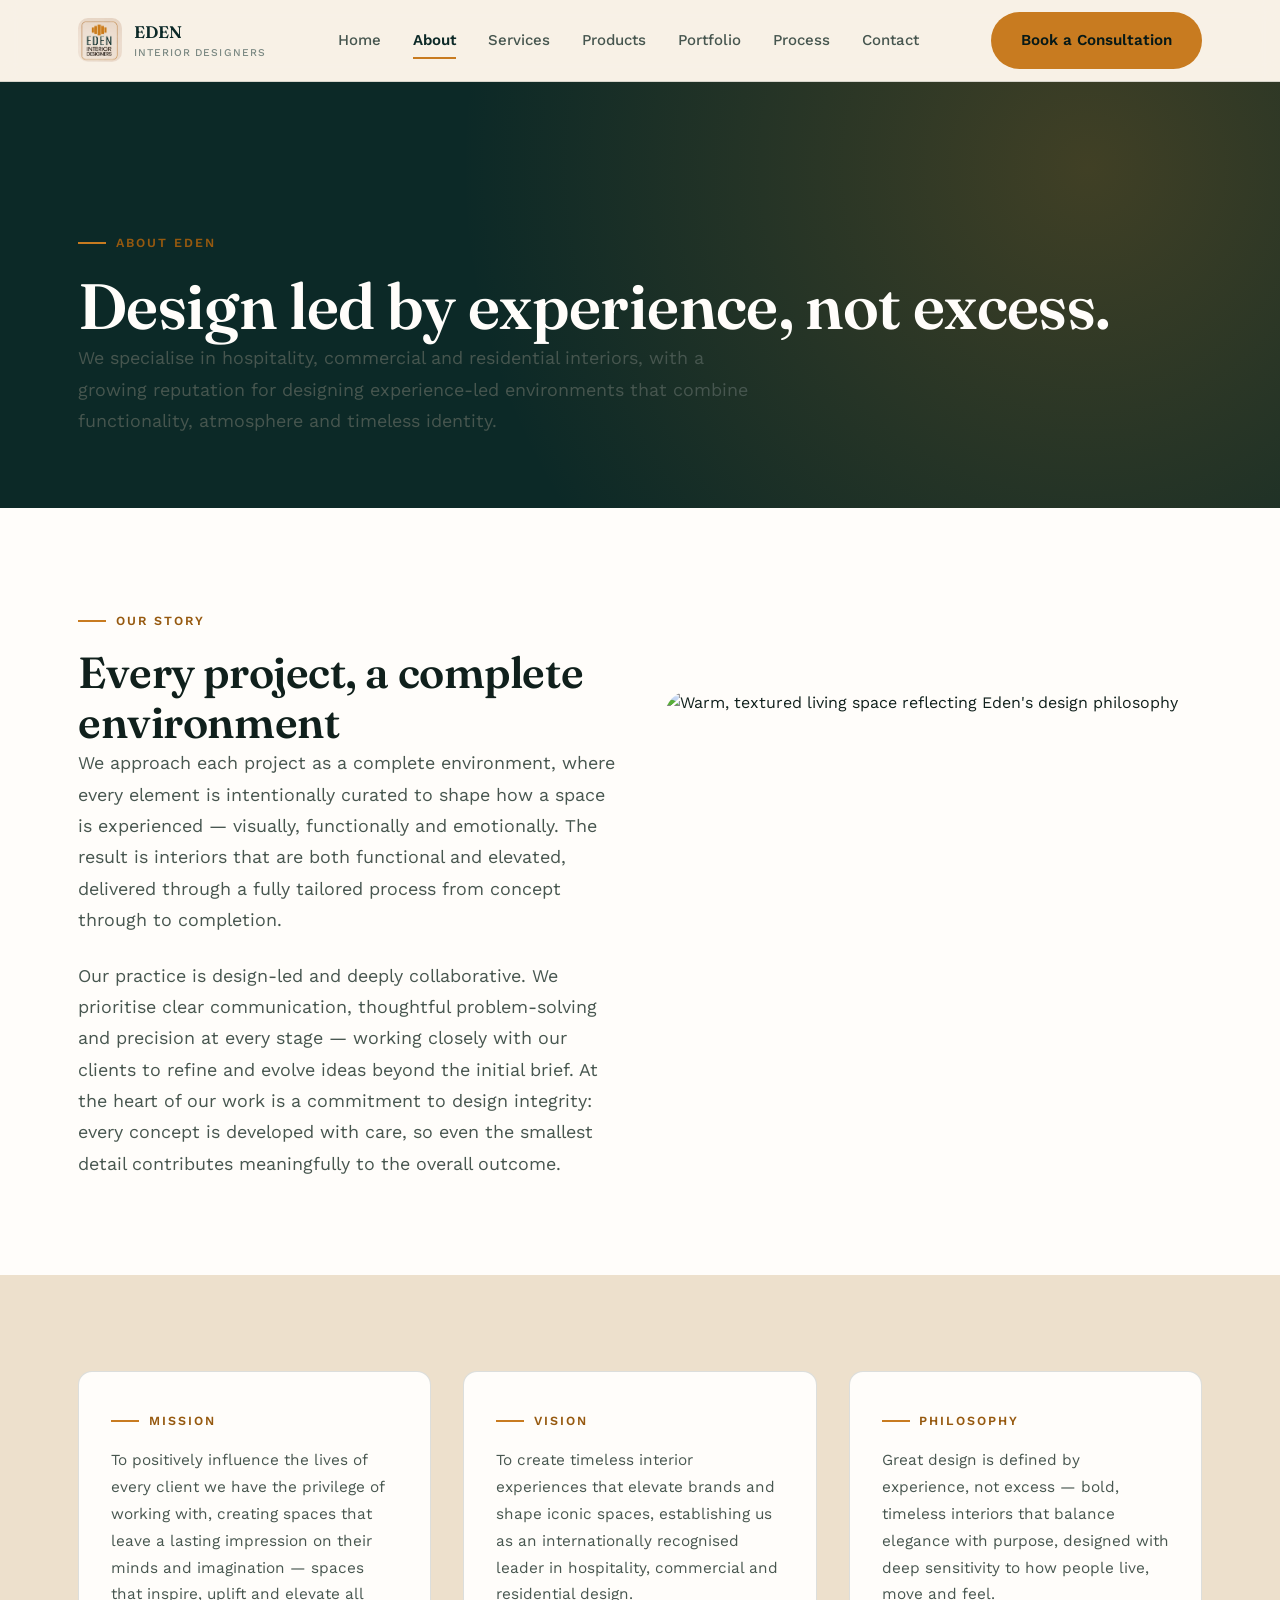
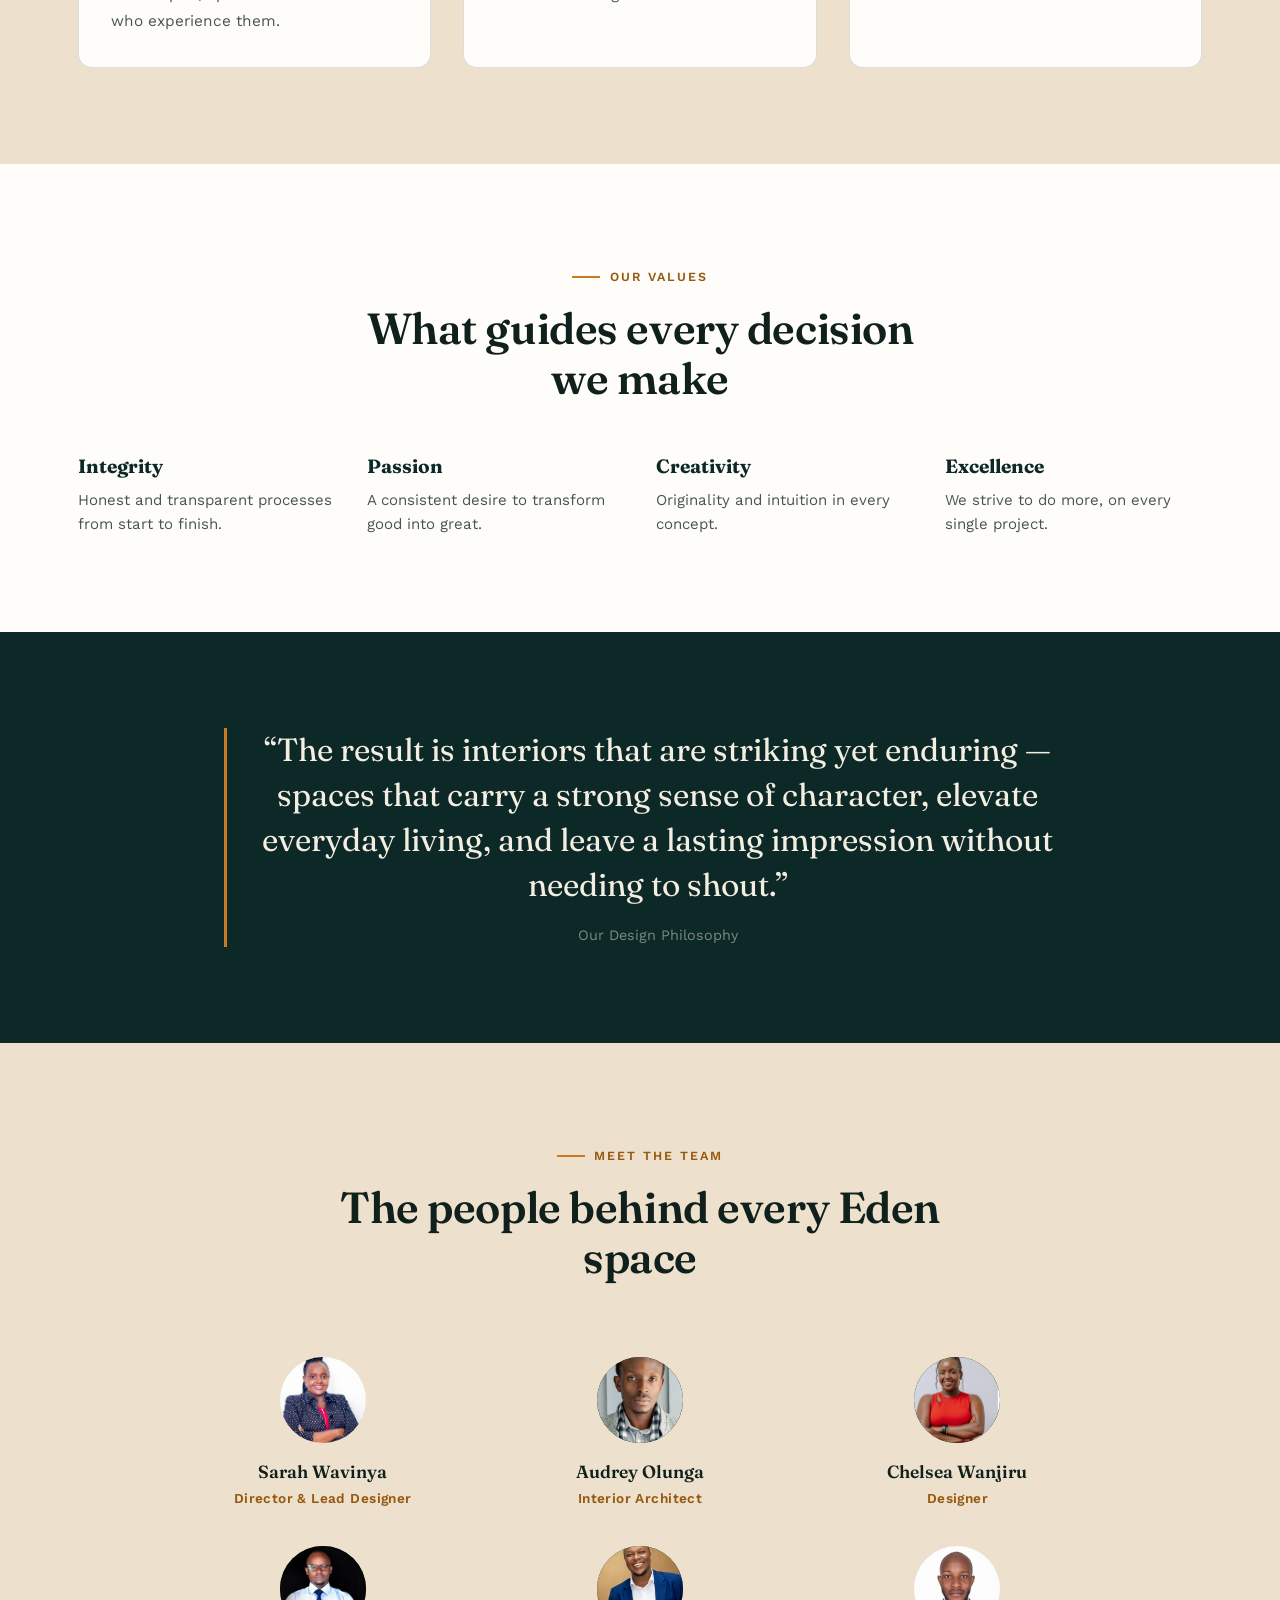
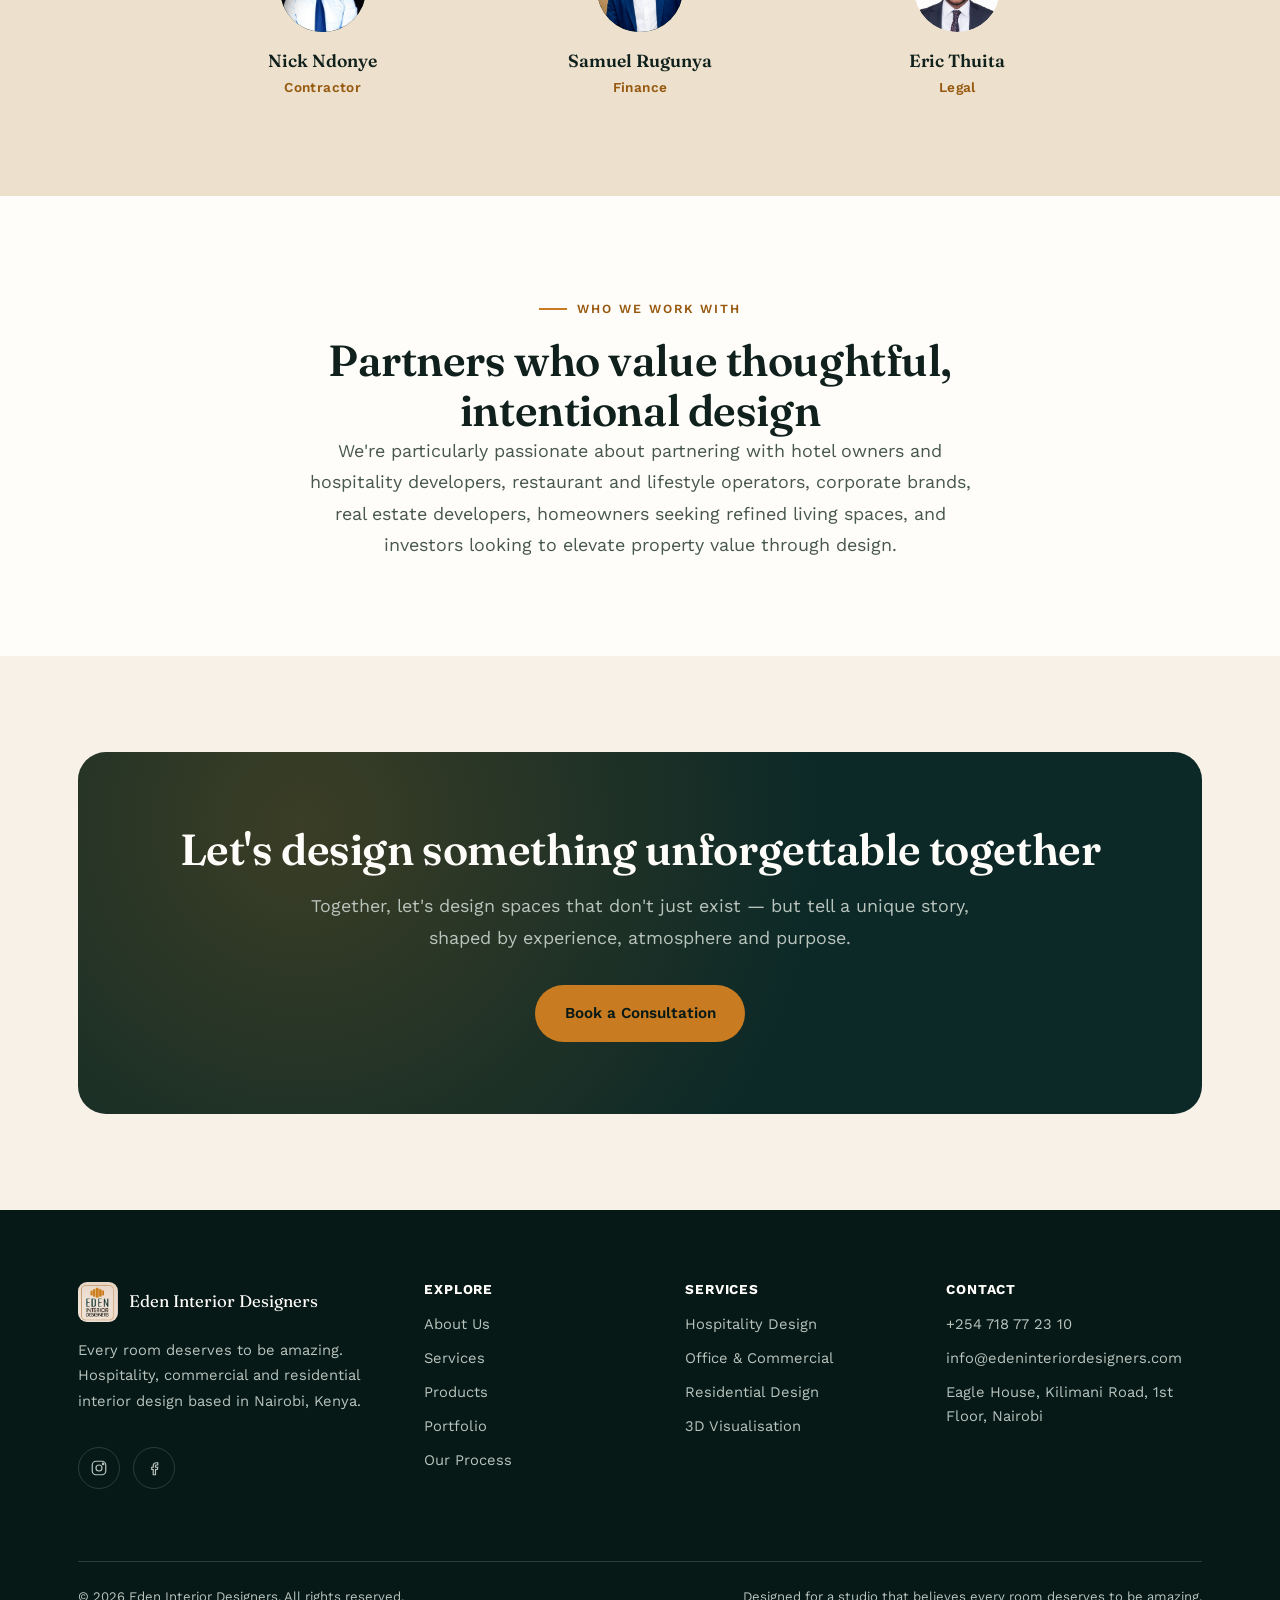
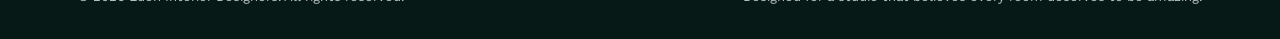
==== commit 188709b5: "Add hospitality Products page New products.html presents the Eden Hospitality Collection (bed linen," ====
--- a/about.html
+++ b/about.html
@@ -24,6 +24,7 @@
       <a href="index.html">Home</a>
       <a href="about.html" aria-current="page">About</a>
       <a href="services.html">Services</a>
+      <a href="products.html">Products</a>
       <a href="portfolio.html">Portfolio</a>
       <a href="process.html">Process</a>
       <a href="contact.html">Contact</a>
@@ -48,6 +49,7 @@
     <li><a href="index.html">Home</a></li>
     <li><a href="about.html">About</a></li>
     <li><a href="services.html">Services</a></li>
+    <li><a href="products.html">Products</a></li>
     <li><a href="portfolio.html">Portfolio</a></li>
     <li><a href="process.html">Process</a></li>
     <li><a href="contact.html">Contact</a></li>
@@ -224,6 +226,7 @@
         <ul>
           <li><a href="about.html">About Us</a></li>
           <li><a href="services.html">Services</a></li>
+          <li><a href="products.html">Products</a></li>
           <li><a href="portfolio.html">Portfolio</a></li>
           <li><a href="process.html">Our Process</a></li>
         </ul>
--- a/css/style.css
+++ b/css/style.css
@@ -723,7 +723,8 @@
   font-size: 0.85rem;
   padding: 0.5rem 0.9rem;
   border-radius: 999px;
-  background: var(--c-cream-deep);
+  background: var(--c-white);
+  border: 1px solid var(--c-border);
   color: var(--c-ink-soft);
 }
 .section--dark .tag-list li { background: rgba(244,237,225,0.1); color: var(--c-on-dark-soft); }
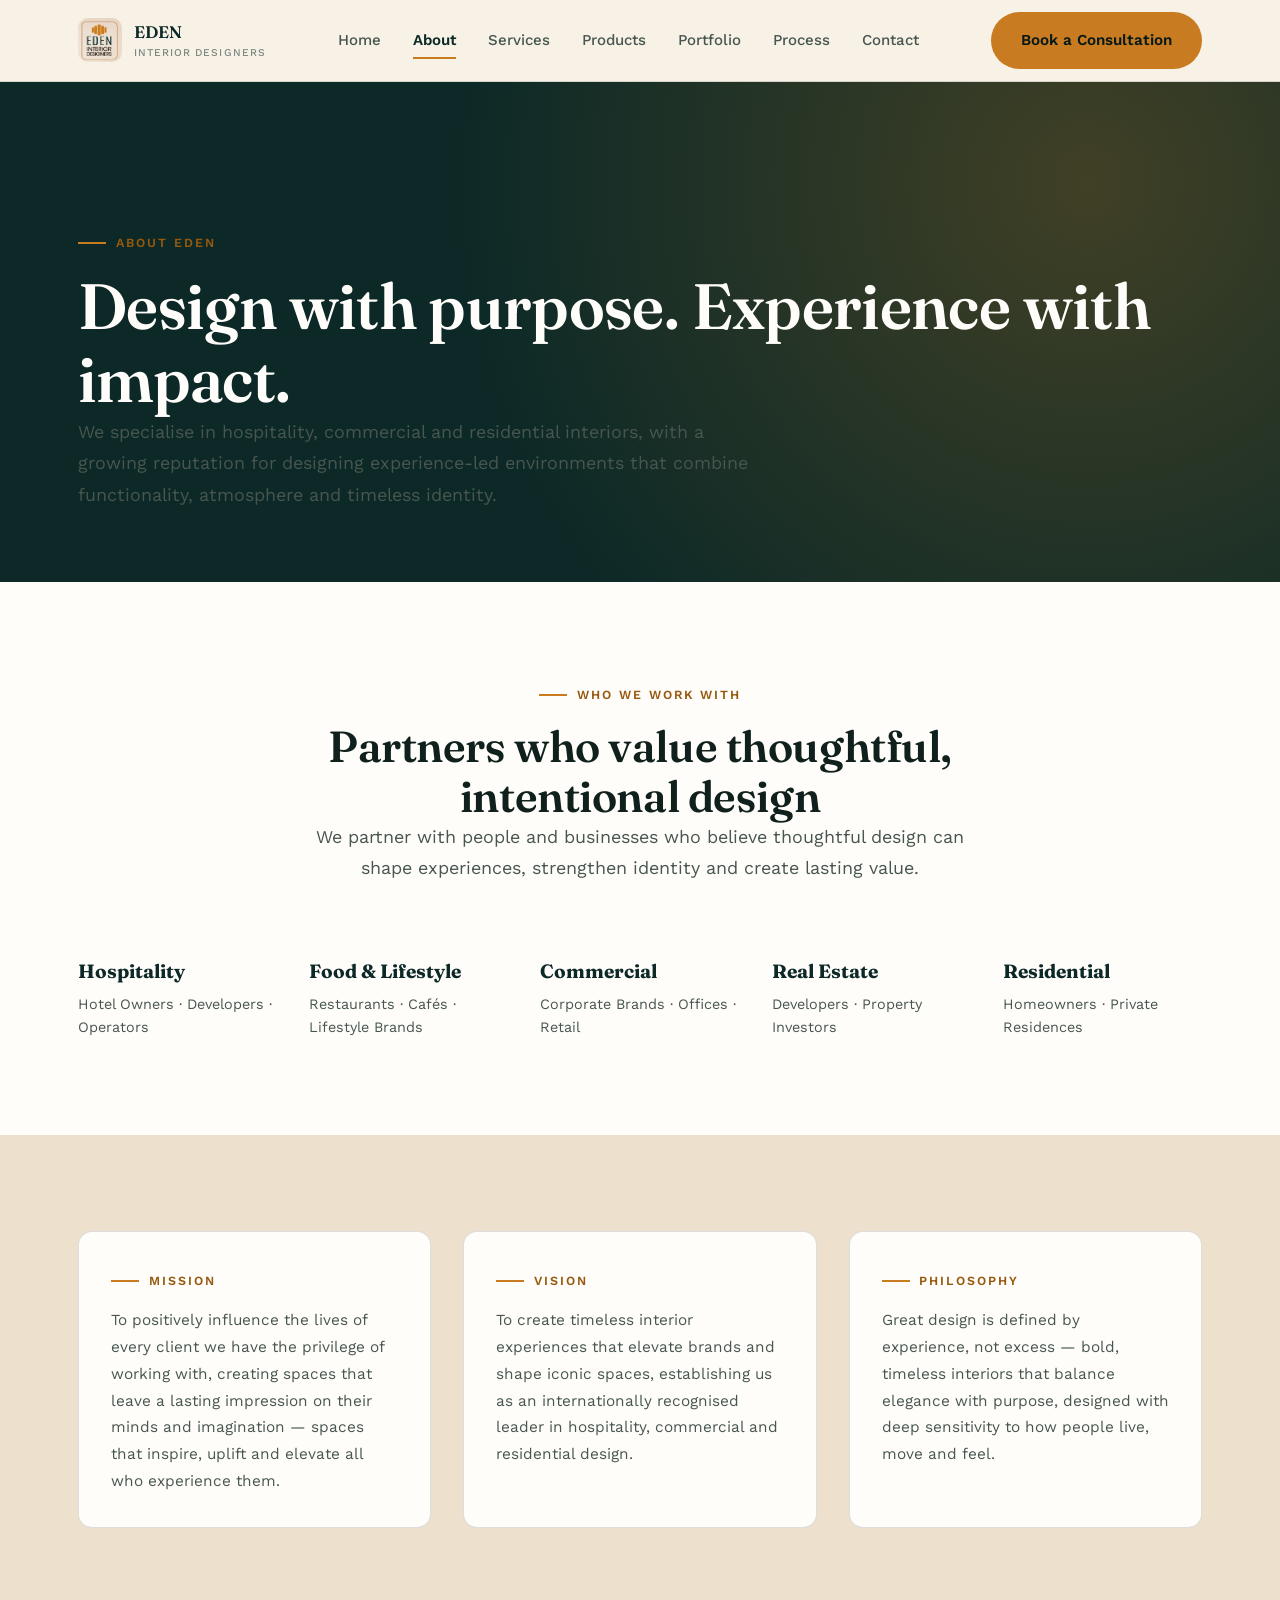
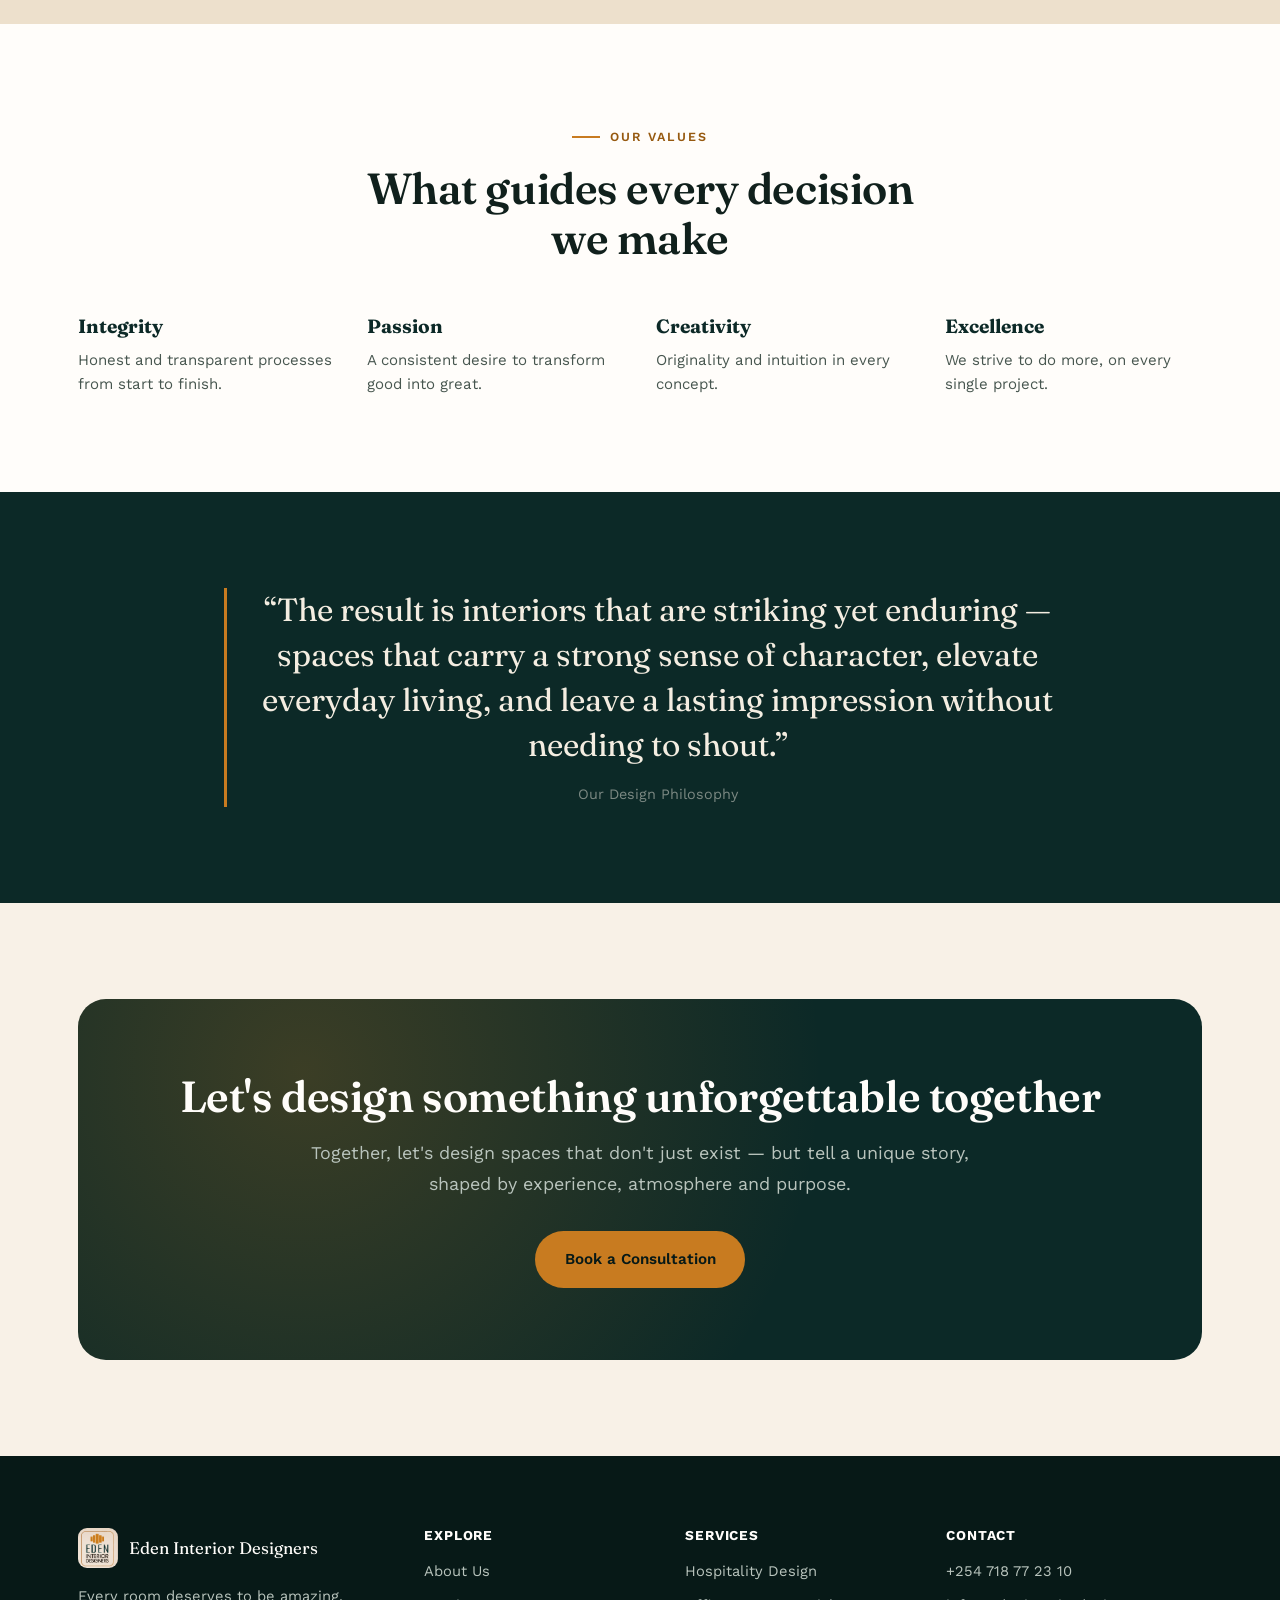
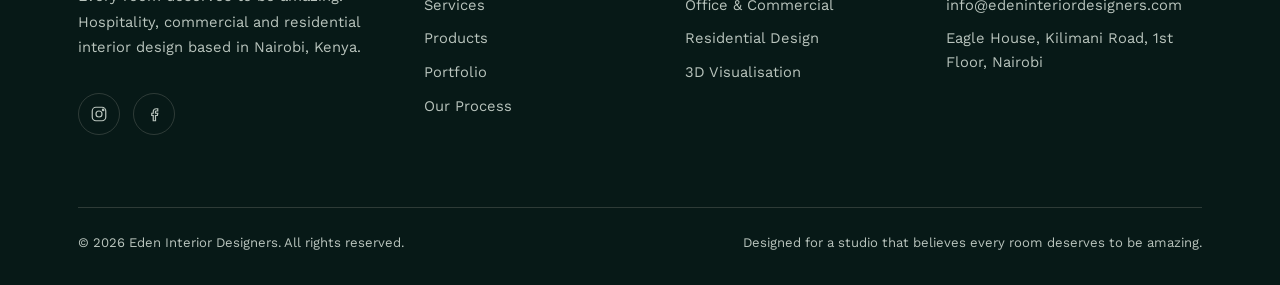
==== commit a3a4c23a: "Homepage timeline, About rework, real Kitchen/Bathroom photos, Products catalog rebuild - Home: repl" ====
--- a/about.html
+++ b/about.html
@@ -4,7 +4,7 @@
 <meta charset="UTF-8">
 <meta name="viewport" content="width=device-width, initial-scale=1">
 <title>About Us — Eden Interior Designers</title>
-<meta name="description" content="Meet Eden Interior Designers: our story, mission, vision, values and the Nairobi-based team behind experience-led interiors.">
+<meta name="description" content="Meet Eden Interior Designers: our mission, vision, values and who we partner with across hospitality, commercial and residential design.">
 <link rel="icon" href="assets/logo.png">
 <link rel="preconnect" href="https://fonts.googleapis.com">
 <link rel="preconnect" href="https://fonts.gstatic.com" crossorigin>
@@ -62,22 +62,38 @@
   <section class="page-hero">
     <div class="container">
       <span class="eyebrow">About Eden</span>
-      <h1>Design led by experience, not excess.</h1>
+      <h1>Design with purpose. Experience with impact.</h1>
       <p class="lede">We specialise in hospitality, commercial and residential interiors, with a growing reputation for designing experience-led environments that combine functionality, atmosphere and timeless identity.</p>
     </div>
   </section>
 
   <section class="section section--white">
     <div class="container">
-      <div class="split">
-        <div data-reveal>
-          <span class="eyebrow">Our Story</span>
-          <h2>Every project, a complete environment</h2>
-          <p class="lede" style="margin-bottom:var(--space-4);">We approach each project as a complete environment, where every element is intentionally curated to shape how a space is experienced — visually, functionally and emotionally. The result is interiors that are both functional and elevated, delivered through a fully tailored process from concept through to completion.</p>
-          <p class="lede">Our practice is design-led and deeply collaborative. We prioritise clear communication, thoughtful problem-solving and precision at every stage — working closely with our clients to refine and evolve ideas beyond the initial brief. At the heart of our work is a commitment to design integrity: every concept is developed with care, so even the smallest detail contributes meaningfully to the overall outcome.</p>
-        </div>
-        <div class="split-media" data-reveal>
-          <img src="https://images.unsplash.com/photo-1720247520862-7e4b14176fa8?auto=format&fit=crop&w=1200&q=80" alt="Warm, textured living space reflecting Eden's design philosophy" loading="lazy">
+      <div class="center" style="max-width:680px;" data-reveal>
+        <span class="eyebrow" style="justify-content:center;">Who We Work With</span>
+        <h2>Partners who value thoughtful, intentional design</h2>
+        <p class="lede center">We partner with people and businesses who believe thoughtful design can shape experiences, strengthen identity and create lasting value.</p>
+      </div>
+      <div class="grid grid--5" style="margin-top:var(--space-7);">
+        <div class="value-card center" data-reveal>
+          <b>Hospitality</b>
+          <p style="color:var(--c-ink-soft);font-size:0.9rem;">Hotel Owners &middot; Developers &middot; Operators</p>
+        </div>
+        <div class="value-card center" data-reveal>
+          <b>Food &amp; Lifestyle</b>
+          <p style="color:var(--c-ink-soft);font-size:0.9rem;">Restaurants &middot; Caf&eacute;s &middot; Lifestyle Brands</p>
+        </div>
+        <div class="value-card center" data-reveal>
+          <b>Commercial</b>
+          <p style="color:var(--c-ink-soft);font-size:0.9rem;">Corporate Brands &middot; Offices &middot; Retail</p>
+        </div>
+        <div class="value-card center" data-reveal>
+          <b>Real Estate</b>
+          <p style="color:var(--c-ink-soft);font-size:0.9rem;">Developers &middot; Property Investors</p>
+        </div>
+        <div class="value-card center" data-reveal>
+          <b>Residential</b>
+          <p style="color:var(--c-ink-soft);font-size:0.9rem;">Homeowners &middot; Private Residences</p>
         </div>
       </div>
     </div>
@@ -134,57 +150,6 @@
       <div class="quote-block center" style="max-width:52rem;">
         <p>&ldquo;The result is interiors that are striking yet enduring — spaces that carry a strong sense of character, elevate everyday living, and leave a lasting impression without needing to shout.&rdquo;</p>
         <cite>Our Design Philosophy</cite>
-      </div>
-    </div>
-  </section>
-
-  <section class="section section--cream">
-    <div class="container">
-      <div class="center" style="max-width:640px;" data-reveal>
-        <span class="eyebrow" style="justify-content:center;">Meet the Team</span>
-        <h2>The people behind every Eden space</h2>
-      </div>
-      <div class="grid grid--3" style="margin-top:var(--space-7);max-width:920px;margin-inline:auto;">
-        <div class="team-card" data-reveal>
-          <img class="avatar" src="assets/team/sarah-wavinya.jpg" alt="Sarah Wavinya" width="92" height="92" loading="lazy">
-          <h3>Sarah Wavinya</h3>
-          <span>Director &amp; Lead Designer</span>
-        </div>
-        <div class="team-card" data-reveal>
-          <img class="avatar" src="assets/team/audrey-olunga.jpg" alt="Audrey Olunga" width="92" height="92" loading="lazy">
-          <h3>Audrey Olunga</h3>
-          <span>Interior Architect</span>
-        </div>
-        <div class="team-card" data-reveal>
-          <img class="avatar" src="assets/team/chelsea-wanjiru.png" alt="Chelsea Wanjiru" width="92" height="92" loading="lazy">
-          <h3>Chelsea Wanjiru</h3>
-          <span>Designer</span>
-        </div>
-        <div class="team-card" data-reveal>
-          <img class="avatar" src="assets/team/nick-ndonye.jpg" alt="Nick Ndonye" width="92" height="92" loading="lazy">
-          <h3>Nick Ndonye</h3>
-          <span>Contractor</span>
-        </div>
-        <div class="team-card" data-reveal>
-          <img class="avatar" src="assets/team/samuel-rugunya.jpg" alt="Samuel Rugunya" width="92" height="92" loading="lazy">
-          <h3>Samuel Rugunya</h3>
-          <span>Finance</span>
-        </div>
-        <div class="team-card" data-reveal>
-          <img class="avatar" src="assets/team/eric-thuita.jpg" alt="Eric Thuita" width="92" height="92" loading="lazy">
-          <h3>Eric Thuita</h3>
-          <span>Legal</span>
-        </div>
-      </div>
-    </div>
-  </section>
-
-  <section class="section section--white">
-    <div class="container">
-      <div class="center" style="max-width:680px;" data-reveal>
-        <span class="eyebrow" style="justify-content:center;">Who We Work With</span>
-        <h2>Partners who value thoughtful, intentional design</h2>
-        <p class="lede center">We're particularly passionate about partnering with hotel owners and hospitality developers, restaurant and lifestyle operators, corporate brands, real estate developers, homeowners seeking refined living spaces, and investors looking to elevate property value through design.</p>
       </div>
     </div>
   </section>
--- a/css/style.css
+++ b/css/style.css
@@ -479,6 +479,179 @@
 .process-step p { color: var(--c-ink-soft); font-size: 0.95rem; }
 .section--dark .process-step p { color: var(--c-on-dark-soft); }
 
+/* ---------- Product Catalog ---------- */
+.product-grid {
+  display: grid;
+  grid-template-columns: repeat(2, minmax(0, 1fr));
+  gap: var(--space-4);
+}
+@media (min-width: 640px) { .product-grid { grid-template-columns: repeat(3, minmax(0, 1fr)); } }
+@media (min-width: 1024px) { .product-grid { grid-template-columns: repeat(4, minmax(0, 1fr)); } }
+.product-tile {
+  display: block;
+  text-align: center;
+  cursor: pointer;
+}
+.product-tile-media {
+  position: relative;
+  aspect-ratio: 1 / 1;
+  border-radius: var(--radius-md);
+  overflow: hidden;
+  background: var(--c-cream-deep);
+  margin-bottom: var(--space-2);
+}
+.product-tile-media img {
+  width: 100%;
+  height: 100%;
+  object-fit: cover;
+  transition: transform var(--dur-slow) var(--ease-standard);
+}
+.product-tile:hover .product-tile-media img,
+.product-tile:focus-visible .product-tile-media img { transform: scale(1.06); }
+.product-cta {
+  position: absolute;
+  inset-inline: 0;
+  bottom: 0;
+  padding: var(--space-2) var(--space-1);
+  background: linear-gradient(0deg, rgba(7, 25, 23, 0.82), transparent);
+  color: var(--c-on-dark);
+  font-size: 0.76rem;
+  font-weight: 700;
+  letter-spacing: 0.02em;
+  text-align: center;
+  opacity: 0;
+  transform: translateY(8px);
+  transition: all var(--dur-base) var(--ease-standard);
+}
+.product-tile:hover .product-cta,
+.product-tile:focus-visible .product-cta { opacity: 1; transform: none; }
+.product-tile > span {
+  display: block;
+  font-size: 0.92rem;
+  font-weight: 600;
+  color: var(--c-ink);
+}
+.section--dark .product-tile > span { color: var(--c-on-dark); }
+
+/* ---------- Process Timeline ---------- */
+.process-timeline { margin-top: var(--space-7); }
+.process-track-labels {
+  display: flex;
+  justify-content: space-between;
+  gap: var(--space-4);
+  max-width: 340px;
+  margin: 0 auto var(--space-5);
+  font-size: 0.72rem;
+  font-weight: 700;
+  letter-spacing: 0.1em;
+  text-transform: uppercase;
+  color: var(--c-gold-light);
+  white-space: nowrap;
+}
+.process-track-labels span:last-child { color: var(--c-on-dark-soft); }
+.process-phases {
+  display: flex;
+  justify-content: space-between;
+  gap: var(--space-4);
+  position: relative;
+}
+.process-phases::before {
+  content: "";
+  position: absolute;
+  left: 0;
+  right: 0;
+  top: 50%;
+  height: 2px;
+  background: var(--c-border-dark);
+  transform: translateY(-50%);
+  z-index: 0;
+}
+.process-phase {
+  flex: 1;
+  min-width: 0;
+  display: flex;
+  flex-direction: column;
+  align-items: center;
+  text-align: center;
+  position: relative;
+  z-index: 1;
+}
+.process-phase-top {
+  min-height: 150px;
+  width: 100%;
+  display: flex;
+  flex-direction: column;
+  justify-content: flex-end;
+  margin-bottom: var(--space-3);
+}
+.process-phase-top b {
+  display: block;
+  font-family: var(--font-display);
+  font-size: 1.05rem;
+  color: var(--c-white);
+  margin-bottom: 0.6rem;
+}
+.process-phase-top ul { text-align: left; }
+.process-phase-top li {
+  font-size: 0.76rem;
+  line-height: 1.5;
+  color: var(--c-on-dark-soft);
+  padding-left: 0.9rem;
+  position: relative;
+}
+.process-phase-top li::before {
+  content: "";
+  position: absolute;
+  left: 0;
+  top: 0.55em;
+  width: 4px;
+  height: 4px;
+  border-radius: 50%;
+  background: var(--c-gold);
+}
+.process-phase-node {
+  width: 16px;
+  height: 16px;
+  border-radius: 50%;
+  background: var(--c-gold);
+  border: 3px solid var(--c-green);
+  box-shadow: 0 0 0 2px var(--c-gold);
+  flex-shrink: 0;
+}
+.process-phase-bottom {
+  margin-top: var(--space-3);
+  font-size: 0.8rem;
+  line-height: 1.5;
+  color: var(--c-on-dark-soft);
+  max-width: 190px;
+}
+@media (max-width: 899px) {
+  .process-track-labels { display: none; }
+  .process-phases {
+    flex-direction: column;
+    gap: var(--space-6);
+    padding-left: var(--space-5);
+  }
+  .process-phases::before {
+    left: 7px;
+    right: auto;
+    top: 0;
+    bottom: 0;
+    width: 2px;
+    height: auto;
+    transform: none;
+  }
+  .process-phase {
+    flex-direction: column;
+    align-items: flex-start;
+    text-align: left;
+    position: relative;
+  }
+  .process-phase-node { position: absolute; left: calc(-1 * var(--space-5)); top: 0.3rem; }
+  .process-phase-top { min-height: 0; margin-bottom: var(--space-2); }
+  .process-phase-bottom { margin-top: 0; max-width: none; }
+}
+
 /* ---------- Gallery / Portfolio ---------- */
 .filter-bar {
   display: flex;
@@ -628,6 +801,7 @@
 }
 .form-status.is-success { display: block; background: rgba(12, 41, 39, 0.08); color: var(--c-green); border: 1px solid rgba(12,41,39,0.2); }
 .form-status.is-error { display: block; background: rgba(163, 52, 29, 0.08); color: #a3341d; border: 1px solid rgba(163,52,29,0.25); }
+.form-status.is-info { display: block; background: rgba(200, 123, 32, 0.1); color: var(--c-gold-dark); border: 1px solid rgba(200, 123, 32, 0.3); }
 
 .contact-card {
   background: var(--c-green);
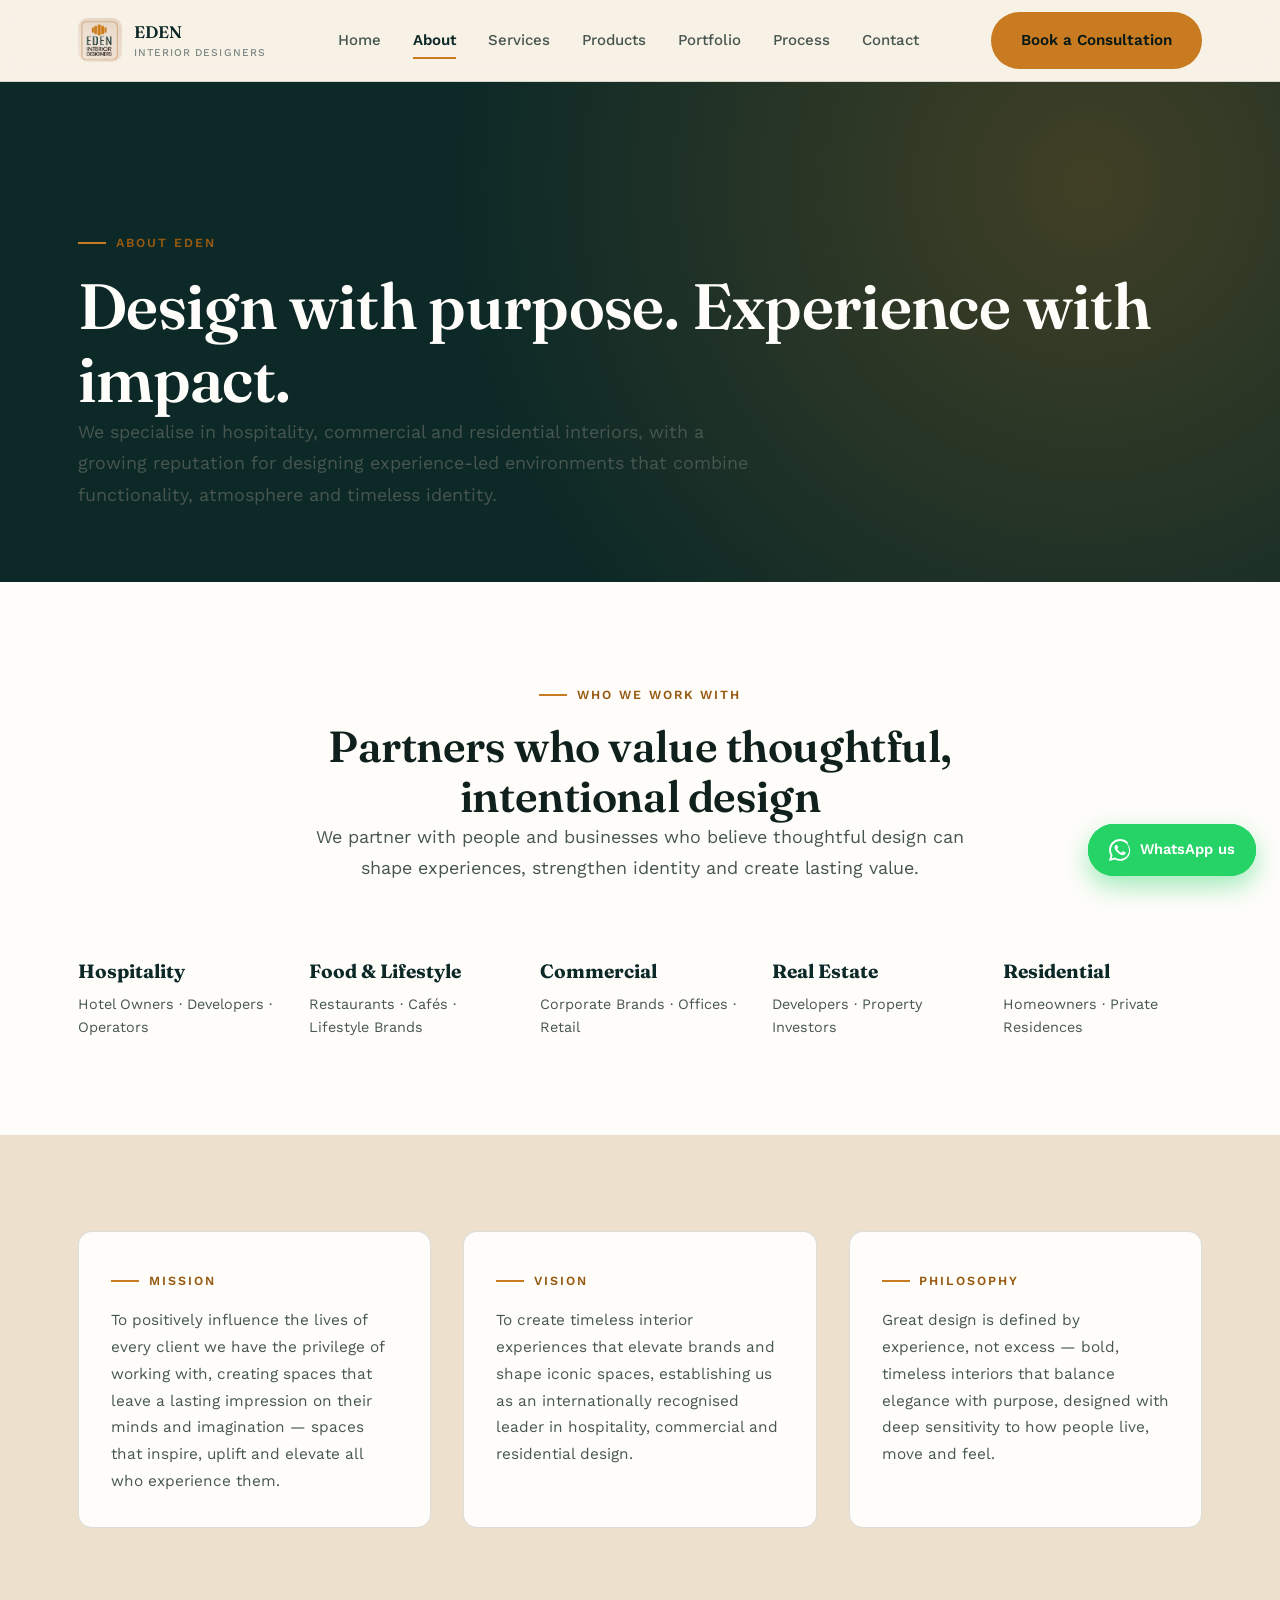
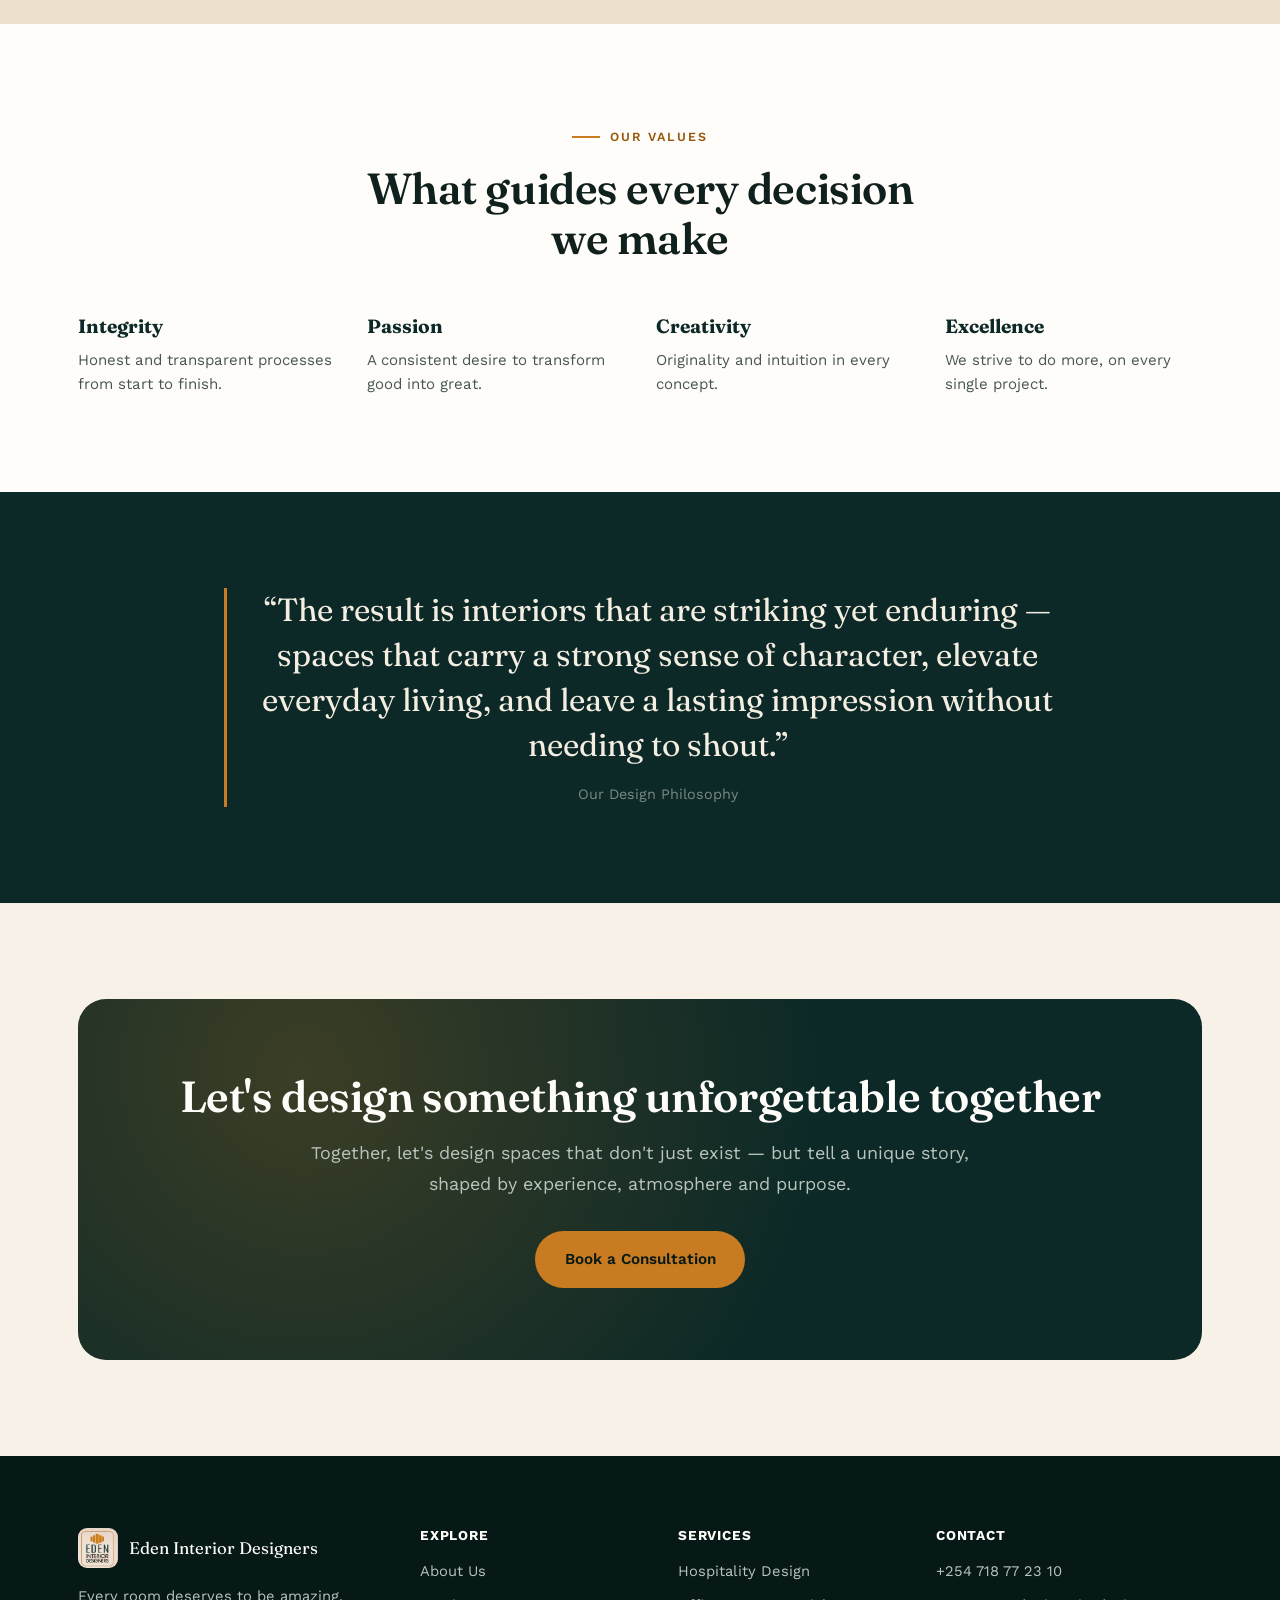
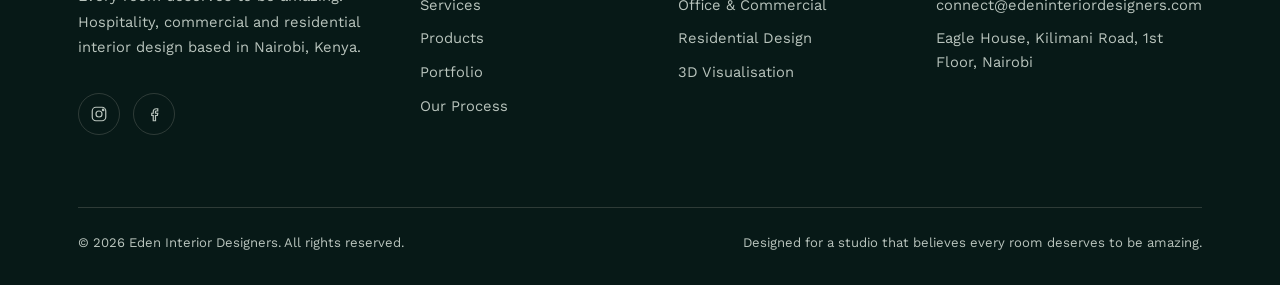
==== commit 2356aeb9: "Move hosting to Vercel, fix contact form, SEO and favicon - Remove green hero from contact page, ope" ====
--- a/about.html
+++ b/about.html
@@ -5,11 +5,36 @@
 <meta name="viewport" content="width=device-width, initial-scale=1">
 <title>About Us — Eden Interior Designers</title>
 <meta name="description" content="Meet Eden Interior Designers: our mission, vision, values and who we partner with across hospitality, commercial and residential design.">
-<link rel="icon" href="assets/logo.png">
+<link rel="icon" href="/favicon.ico" sizes="48x48">
+<link rel="icon" type="image/png" href="/assets/favicon-192.png" sizes="192x192">
+<link rel="apple-touch-icon" href="/assets/favicon-192.png">
 <link rel="preconnect" href="https://fonts.googleapis.com">
 <link rel="preconnect" href="https://fonts.gstatic.com" crossorigin>
 <link href="https://fonts.googleapis.com/css2?family=Fraunces:opsz,wght@9..144,500;9..144,600;9..144,700&family=Work+Sans:wght@400;500;600;700&display=swap" rel="stylesheet">
-<link rel="stylesheet" href="css/style.css">
+<link rel="stylesheet" href="css/style.css?v=2">
+<link rel="canonical" href="https://edeninteriordesigners.com/about.html">
+<script type="application/ld+json">
+{
+  "@context": "https://schema.org",
+  "@type": "LocalBusiness",
+  "name": "Eden Interior Designers",
+  "image": "https://edeninteriordesigners.com/assets/logo.png",
+  "url": "https://edeninteriordesigners.com/",
+  "telephone": "+254718772310",
+  "email": "connect@edeninteriordesigners.com",
+  "address": {
+    "@type": "PostalAddress",
+    "streetAddress": "Eagle House, Kilimani Road, 1st Floor",
+    "addressLocality": "Nairobi",
+    "addressCountry": "KE"
+  },
+  "sameAs": [
+    "https://instagram.com/edeninteriordesigners",
+    "https://facebook.com/edeninteriordesigners"
+  ],
+  "description": "Nairobi-based hospitality, commercial and residential interior design studio."
+}
+</script>
 </head>
 <body>
 <a class="skip-link" href="#main">Skip to main content</a>
@@ -209,7 +234,7 @@
         <h4>Contact</h4>
         <ul>
           <li><a href="tel:+254718772310">+254 718 77 23 10</a></li>
-          <li><a href="mailto:info@edeninteriordesigners.com">info@edeninteriordesigners.com</a></li>
+          <li><a href="mailto:connect@edeninteriordesigners.com">connect@edeninteriordesigners.com</a></li>
           <li><span>Eagle House, Kilimani Road, 1st Floor, Nairobi</span></li>
         </ul>
       </div>
@@ -221,6 +246,11 @@
   </div>
 </footer>
 
+<a class="whatsapp-float" href="https://wa.me/254718772310?text=Hi%20Eden%20Interior%20Designers%2C%20I%27d%20like%20to%20find%20out%20more%20about%20your%20services." target="_blank" rel="noopener" aria-label="Chat with Eden Interior Designers on WhatsApp">
+  <svg viewBox="0 0 24 24" fill="currentColor"><path d="M17.472 14.382c-.297-.149-1.758-.867-2.03-.967-.273-.099-.471-.148-.67.15-.197.297-.767.966-.94 1.164-.173.199-.347.223-.644.075-.297-.15-1.255-.463-2.39-1.475-.883-.788-1.48-1.761-1.653-2.059-.173-.297-.018-.458.13-.606.134-.133.298-.347.446-.52.149-.174.198-.298.298-.497.099-.198.05-.371-.025-.52-.075-.149-.669-1.612-.916-2.207-.242-.579-.487-.5-.669-.51-.173-.008-.371-.01-.57-.01-.198 0-.52.074-.792.372-.272.297-1.04 1.016-1.04 2.479 0 1.462 1.065 2.875 1.213 3.074.149.198 2.095 3.2 5.076 4.487.71.306 1.263.489 1.694.625.712.227 1.36.195 1.871.118.571-.085 1.758-.719 2.006-1.413.248-.694.248-1.289.173-1.413-.074-.124-.272-.198-.57-.347z"/><path d="M20.52 3.449C12.831-3.984.106 1.407.101 11.893c0 2.096.549 4.14 1.595 5.945L0 24l6.335-1.652a11.85 11.85 0 0 0 5.723 1.47h.005c9.65 0 14.531-11.665 8.06-18.339zM12.06 21.858h-.004a9.87 9.87 0 0 1-5.031-1.378l-.361-.214-3.741.981.998-3.648-.235-.374a9.86 9.86 0 0 1-1.51-5.238c.001-5.45 4.436-9.884 9.888-9.884 2.64 0 5.122 1.03 6.988 2.898a9.822 9.822 0 0 1 2.893 6.994c-.003 5.45-4.437 9.863-9.885 9.863z"/></svg>
+  <span>WhatsApp us</span>
+</a>
+
 <script src="js/main.js"></script>
 </body>
 </html>
--- a/css/style.css
+++ b/css/style.css
@@ -555,17 +555,6 @@
   gap: var(--space-4);
   position: relative;
 }
-.process-phases::before {
-  content: "";
-  position: absolute;
-  left: 0;
-  right: 0;
-  top: 50%;
-  height: 2px;
-  background: var(--c-border-dark);
-  transform: translateY(-50%);
-  z-index: 0;
-}
 .process-phase {
   flex: 1;
   min-width: 0;
@@ -633,13 +622,14 @@
     padding-left: var(--space-5);
   }
   .process-phases::before {
+    content: "";
+    position: absolute;
     left: 7px;
-    right: auto;
     top: 0;
     bottom: 0;
     width: 2px;
-    height: auto;
-    transform: none;
+    background: var(--c-border-dark);
+    z-index: 0;
   }
   .process-phase {
     flex-direction: column;
@@ -868,6 +858,59 @@
   font-size: 0.82rem;
 }
 
+/* ---------- WhatsApp float button ---------- */
+.whatsapp-float {
+  position: fixed;
+  right: var(--space-4);
+  bottom: var(--space-4);
+  z-index: 450;
+  display: inline-flex;
+  align-items: center;
+  gap: 0.6rem;
+  background: #25D366;
+  color: #fff;
+  padding: 0.9rem 1.3rem;
+  border-radius: 999px;
+  font-family: var(--font-body);
+  font-weight: 600;
+  font-size: 0.92rem;
+  text-decoration: none;
+  box-shadow: 0 10px 26px rgba(37, 211, 102, 0.45);
+  transition: transform var(--dur-fast) var(--ease-standard), box-shadow var(--dur-fast) var(--ease-standard);
+}
+.whatsapp-float:hover { transform: translateY(-2px); box-shadow: 0 14px 32px rgba(37, 211, 102, 0.55); }
+.whatsapp-float svg { width: 22px; height: 22px; flex-shrink: 0; position: relative; z-index: 1; animation: whatsapp-wiggle 3.2s ease-in-out infinite; }
+.whatsapp-float::before,
+.whatsapp-float::after {
+  content: "";
+  position: absolute;
+  inset: 0;
+  border-radius: 999px;
+  background: #25D366;
+  z-index: -1;
+  animation: whatsapp-pulse 2.4s ease-out infinite;
+}
+.whatsapp-float::after { animation-delay: 1.2s; }
+@keyframes whatsapp-pulse {
+  0% { transform: scale(1); opacity: 0.55; }
+  100% { transform: scale(1.55); opacity: 0; }
+}
+@keyframes whatsapp-wiggle {
+  0%, 76%, 100% { transform: rotate(0deg); }
+  80% { transform: rotate(-12deg); }
+  84% { transform: rotate(10deg); }
+  88% { transform: rotate(-8deg); }
+  92% { transform: rotate(4deg); }
+  96% { transform: rotate(0deg); }
+}
+@media (prefers-reduced-motion: reduce) {
+  .whatsapp-float::before, .whatsapp-float::after, .whatsapp-float svg { animation: none; }
+}
+@media (max-width: 480px) {
+  .whatsapp-float { padding: 0.85rem; }
+  .whatsapp-float span { display: none; }
+}
+
 /* ---------- Reveal-on-scroll ---------- */
 [data-reveal] {
   opacity: 0;
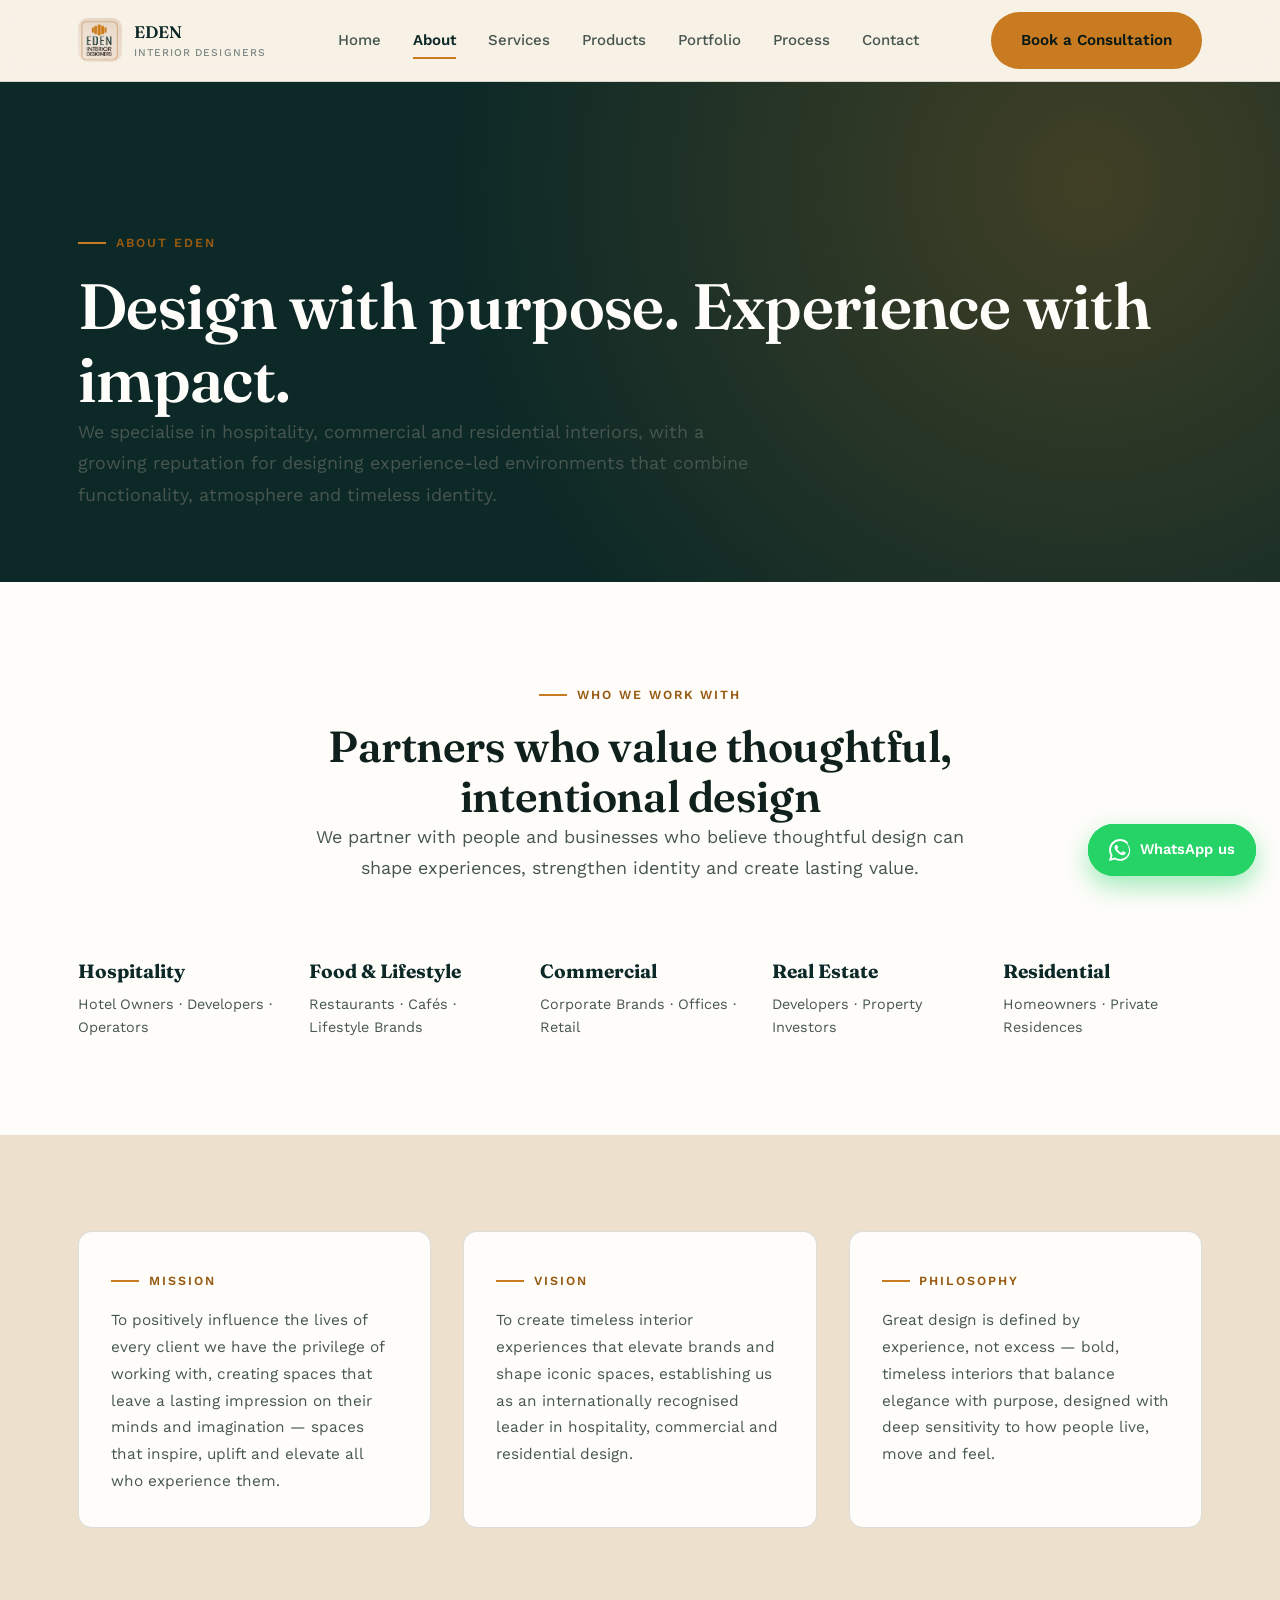
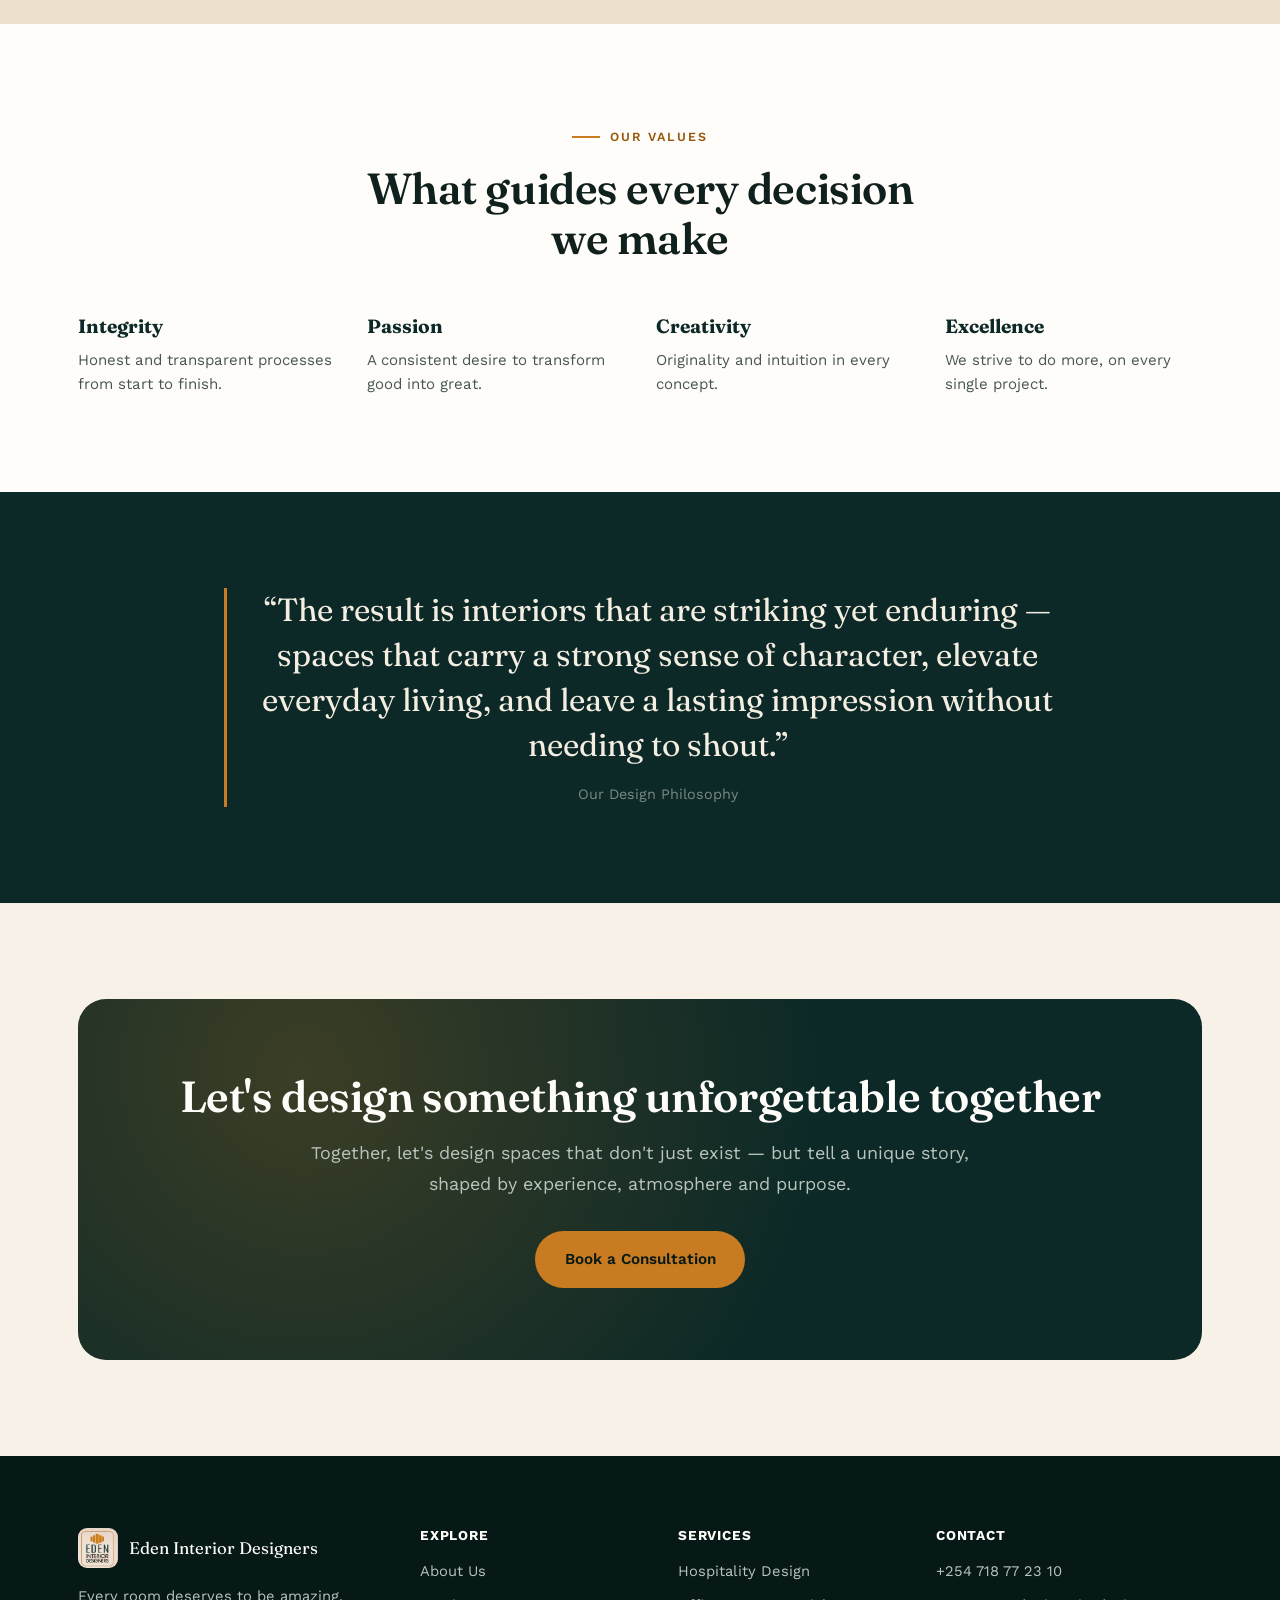
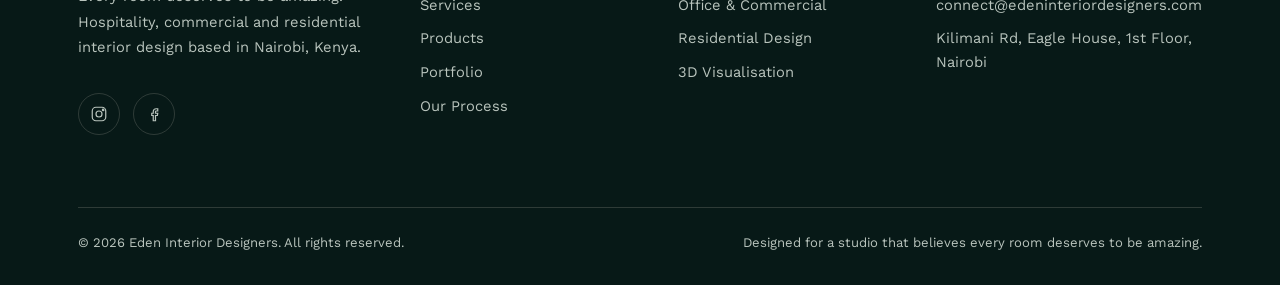
==== commit 4076d588: "﻿Match NAP to Google Business Profile: address, postcode, social links Co-Authored-By: Claude Sonnet" ====
--- a/about.html
+++ b/about.html
@@ -24,13 +24,14 @@
   "email": "connect@edeninteriordesigners.com",
   "address": {
     "@type": "PostalAddress",
-    "streetAddress": "Eagle House, Kilimani Road, 1st Floor",
+    "streetAddress": "Kilimani Rd, Eagle House, 1st Floor",
     "addressLocality": "Nairobi",
+    "postalCode": "00100",
     "addressCountry": "KE"
   },
   "sameAs": [
-    "https://instagram.com/edeninteriordesigners",
-    "https://facebook.com/edeninteriordesigners"
+    "https://www.instagram.com/edeninteriordesigner/",
+    "https://www.facebook.com/EdenInteriorDesigners/"
   ],
   "description": "Nairobi-based hospitality, commercial and residential interior design studio."
 }
@@ -203,10 +204,10 @@
         </div>
         <p class="lede">Every room deserves to be amazing. Hospitality, commercial and residential interior design based in Nairobi, Kenya.</p>
         <div class="social-row">
-          <a href="https://instagram.com/edeninteriordesigners" aria-label="Eden Interior Designers on Instagram" target="_blank" rel="noopener">
+          <a href="https://www.instagram.com/edeninteriordesigner/" aria-label="Eden Interior Designers on Instagram" target="_blank" rel="noopener">
             <svg viewBox="0 0 24 24" fill="none" stroke="currentColor" stroke-width="1.6"><rect x="3" y="3" width="18" height="18" rx="5"/><circle cx="12" cy="12" r="4"/><circle cx="17.5" cy="6.5" r="1"/></svg>
           </a>
-          <a href="https://facebook.com/edeninteriordesigners" aria-label="Eden Interior Designers on Facebook" target="_blank" rel="noopener">
+          <a href="https://www.facebook.com/EdenInteriorDesigners/" aria-label="Eden Interior Designers on Facebook" target="_blank" rel="noopener">
             <svg viewBox="0 0 24 24" fill="none" stroke="currentColor" stroke-width="1.6"><path d="M15 8h2V5h-2a4 4 0 0 0-4 4v2H9v3h2v7h3v-7h2.5l.5-3H14V9a1 1 0 0 1 1-1z"/></svg>
           </a>
         </div>
@@ -235,7 +236,7 @@
         <ul>
           <li><a href="tel:+254718772310">+254 718 77 23 10</a></li>
           <li><a href="mailto:connect@edeninteriordesigners.com">connect@edeninteriordesigners.com</a></li>
-          <li><span>Eagle House, Kilimani Road, 1st Floor, Nairobi</span></li>
+          <li><span>Kilimani Rd, Eagle House, 1st Floor, Nairobi</span></li>
         </ul>
       </div>
     </div>
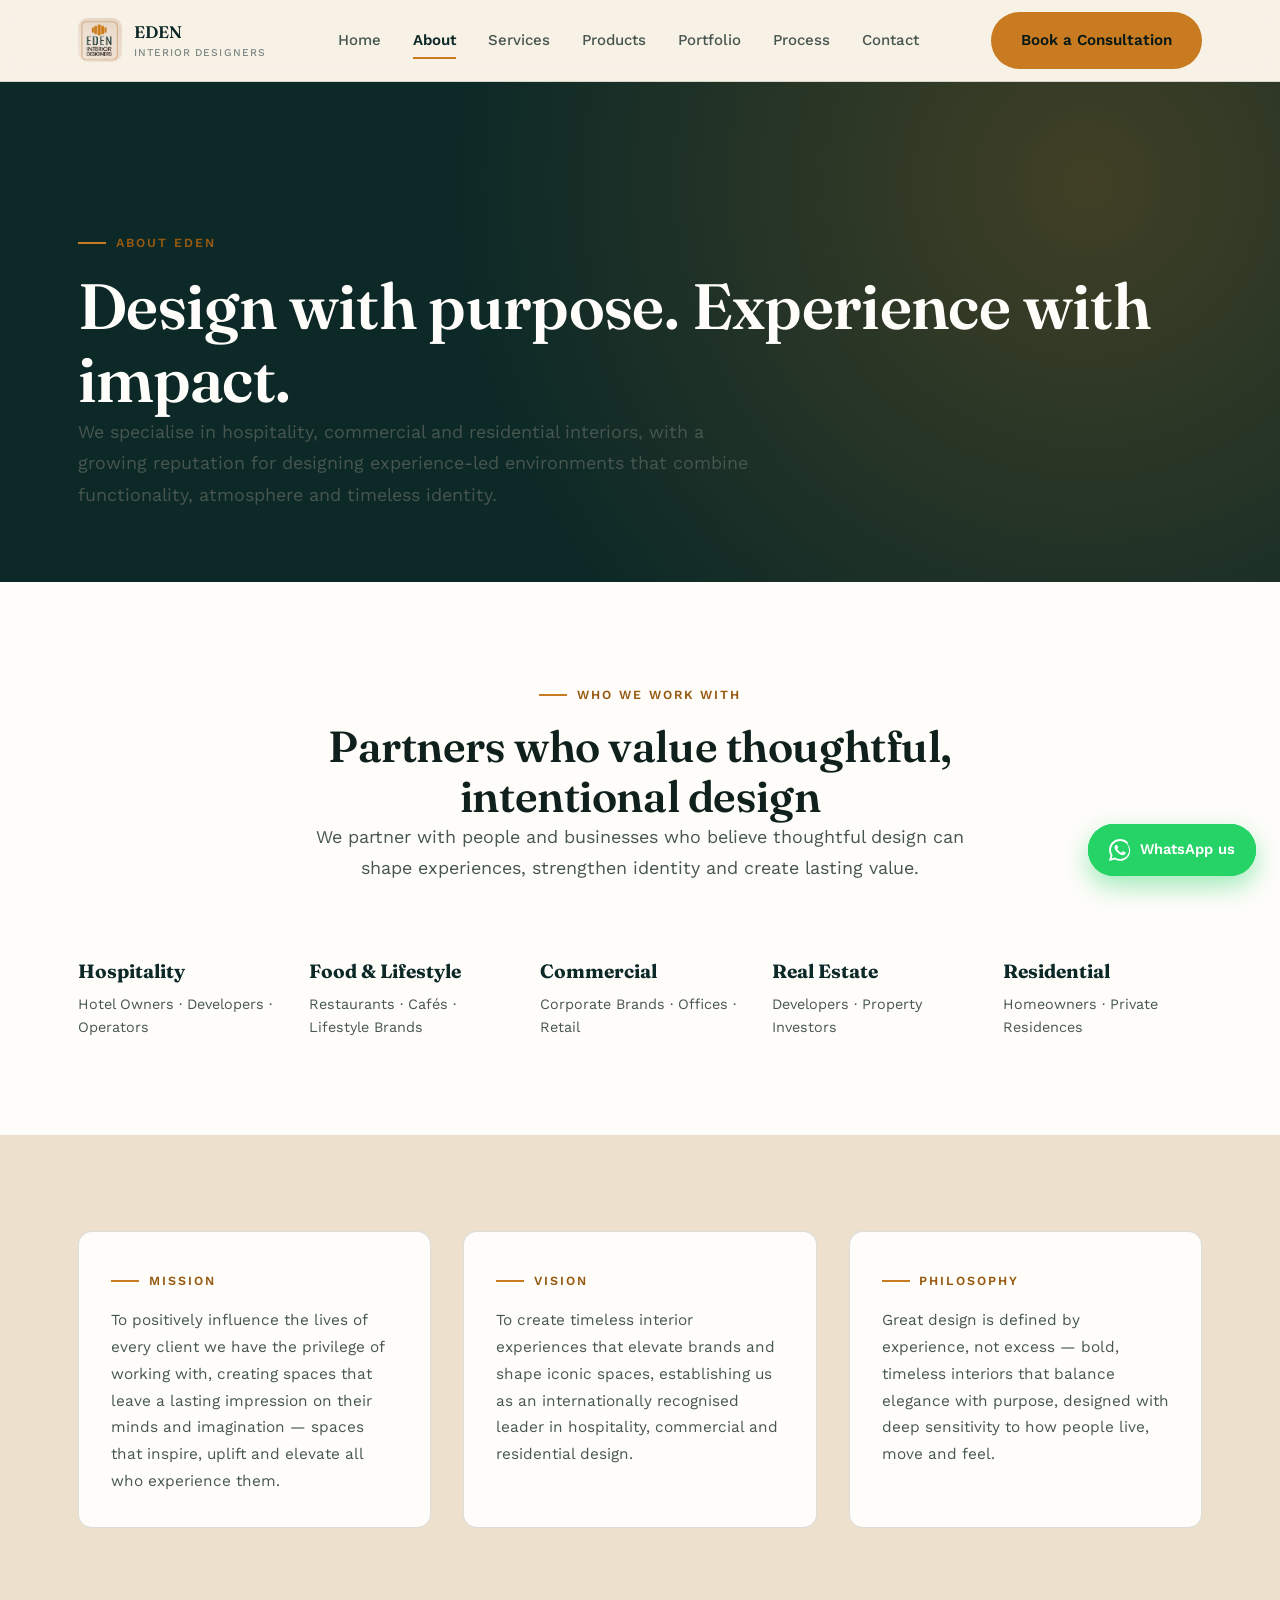
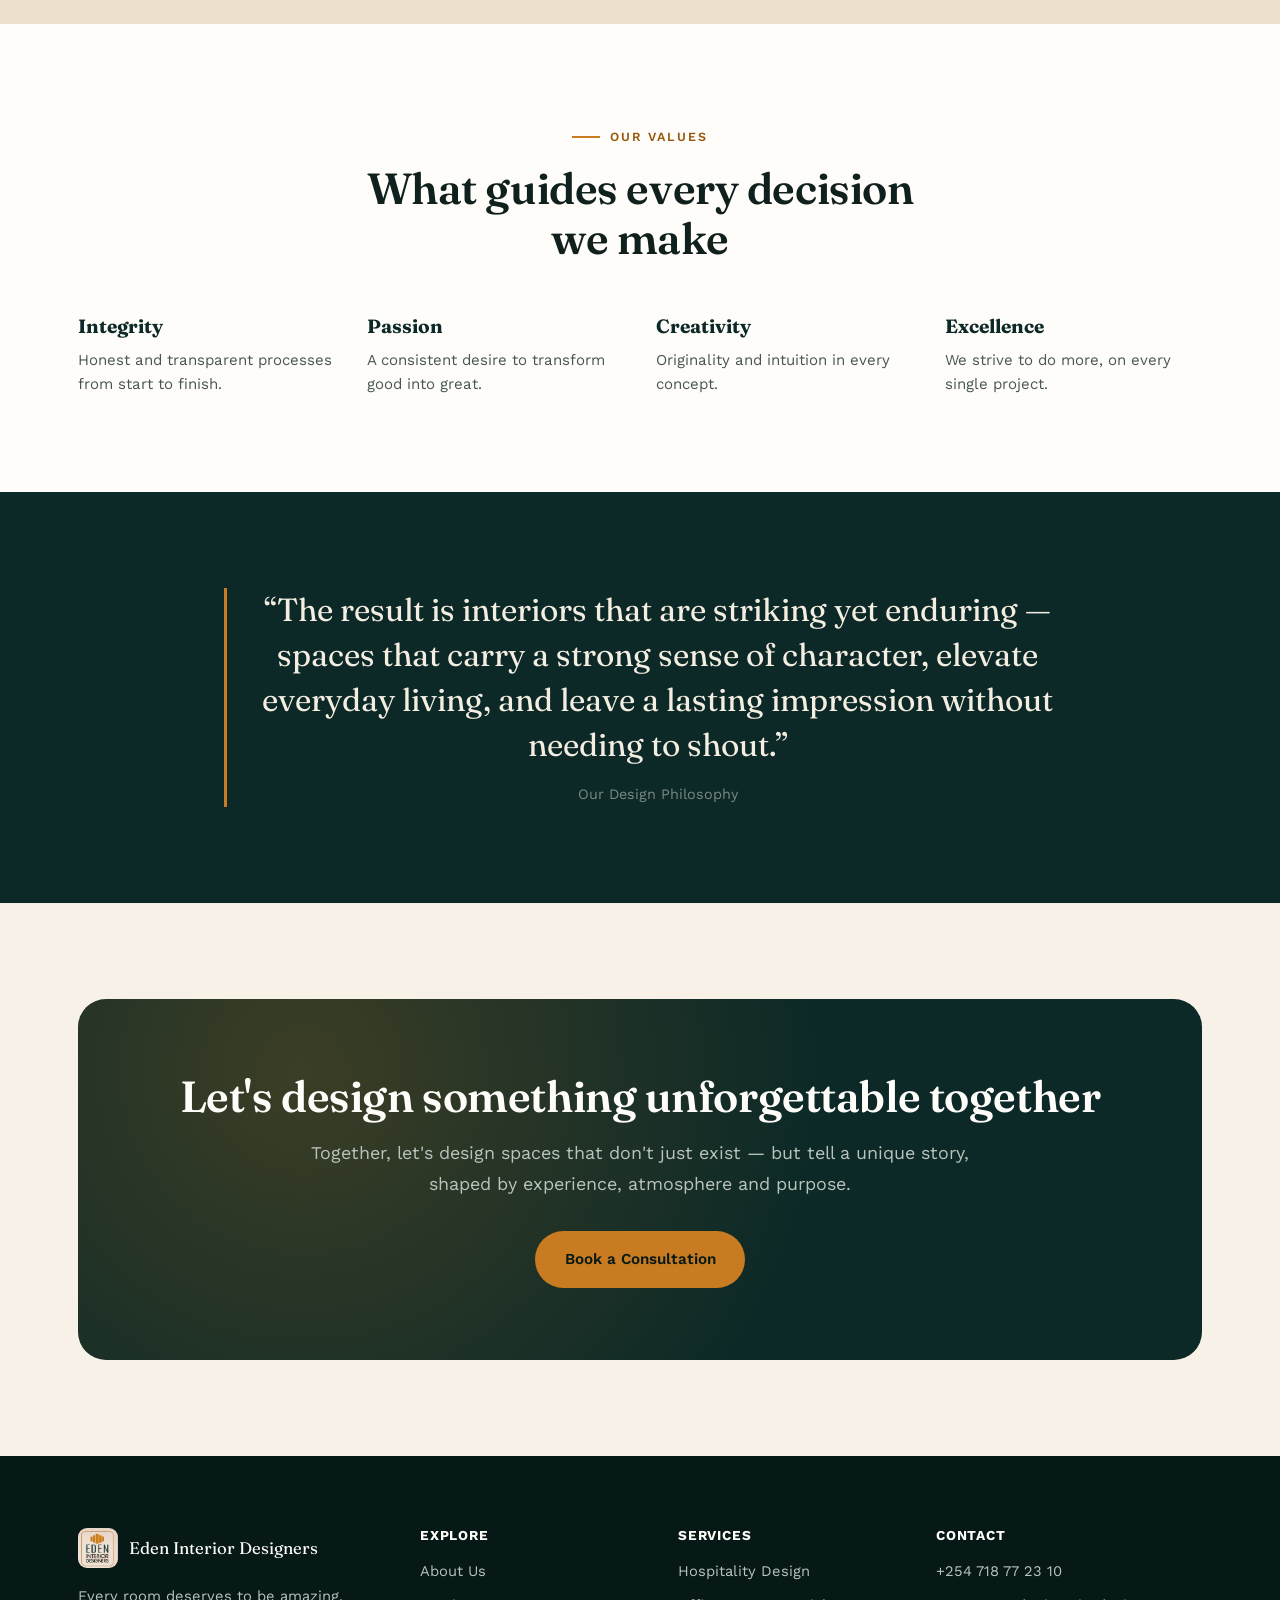
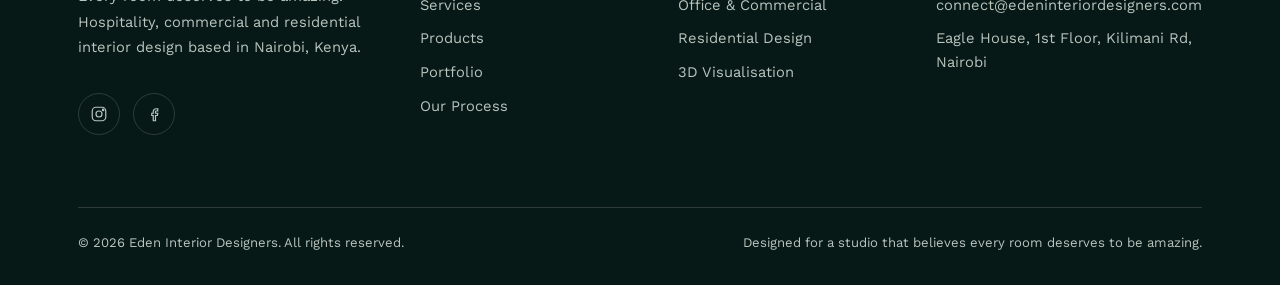
==== commit 1d8a5b1e: "﻿Embed Google Business Profile map, add Visit Our Studio section, match approved GBP address and coo" ====
--- a/about.html
+++ b/about.html
@@ -16,24 +16,53 @@
 <script type="application/ld+json">
 {
   "@context": "https://schema.org",
-  "@type": "LocalBusiness",
+  "@type": "ProfessionalService",
+  "@id": "https://edeninteriordesigners.com/#business",
   "name": "Eden Interior Designers",
+  "description": "Nairobi-based hospitality, commercial and residential interior design studio.",
+  "url": "https://edeninteriordesigners.com/",
   "image": "https://edeninteriordesigners.com/assets/logo.png",
-  "url": "https://edeninteriordesigners.com/",
+  "logo": "https://edeninteriordesigners.com/assets/logo.png",
   "telephone": "+254718772310",
   "email": "connect@edeninteriordesigners.com",
+  "foundingDate": "2018-08-10",
   "address": {
     "@type": "PostalAddress",
-    "streetAddress": "Kilimani Rd, Eagle House, 1st Floor",
+    "streetAddress": "Eagle House, 1st Floor, Kilimani Rd",
     "addressLocality": "Nairobi",
     "postalCode": "00100",
     "addressCountry": "KE"
   },
+  "geo": {
+    "@type": "GeoCoordinates",
+    "latitude": -1.298896,
+    "longitude": 36.779428
+  },
+  "hasMap": "https://www.google.com/maps?cid=16465784327842286354",
+  "areaServed": {
+    "@type": "City",
+    "name": "Nairobi"
+  },
+  "openingHoursSpecification": [
+    {
+      "@type": "OpeningHoursSpecification",
+      "dayOfWeek": [
+        "Monday",
+        "Tuesday",
+        "Wednesday",
+        "Thursday",
+        "Friday"
+      ],
+      "opens": "08:00",
+      "closes": "17:00"
+    }
+  ],
   "sameAs": [
     "https://www.instagram.com/edeninteriordesigner/",
-    "https://www.facebook.com/EdenInteriorDesigners/"
-  ],
-  "description": "Nairobi-based hospitality, commercial and residential interior design studio."
+    "https://www.facebook.com/EdenInteriorDesigners/",
+    "https://www.behance.net/edeninterior",
+    "https://www.google.com/maps?cid=16465784327842286354"
+  ]
 }
 </script>
 </head>
@@ -236,7 +265,7 @@
         <ul>
           <li><a href="tel:+254718772310">+254 718 77 23 10</a></li>
           <li><a href="mailto:connect@edeninteriordesigners.com">connect@edeninteriordesigners.com</a></li>
-          <li><span>Kilimani Rd, Eagle House, 1st Floor, Nairobi</span></li>
+          <li><span>Eagle House, 1st Floor, Kilimani Rd, Nairobi</span></li>
         </ul>
       </div>
     </div>
--- a/css/style.css
+++ b/css/style.css
@@ -962,3 +962,7 @@
   text-align: center;
   margin-top: var(--space-3);
 }
+
+/* SEO: homepage H1 carries the keyword + city in the hero tag; the slogan keeps the headline look */
+.hero-content h1.hero-tag { font-family: inherit; font-weight: inherit; line-height: inherit; color: inherit; }
+.hero-content .hero-title { font-family: var(--font-display); font-size: clamp(2.4rem, 5vw, 4.2rem); letter-spacing: -0.01em; line-height: 1.15; font-weight: 600; color: var(--c-white); margin: 0 0 var(--space-4); }
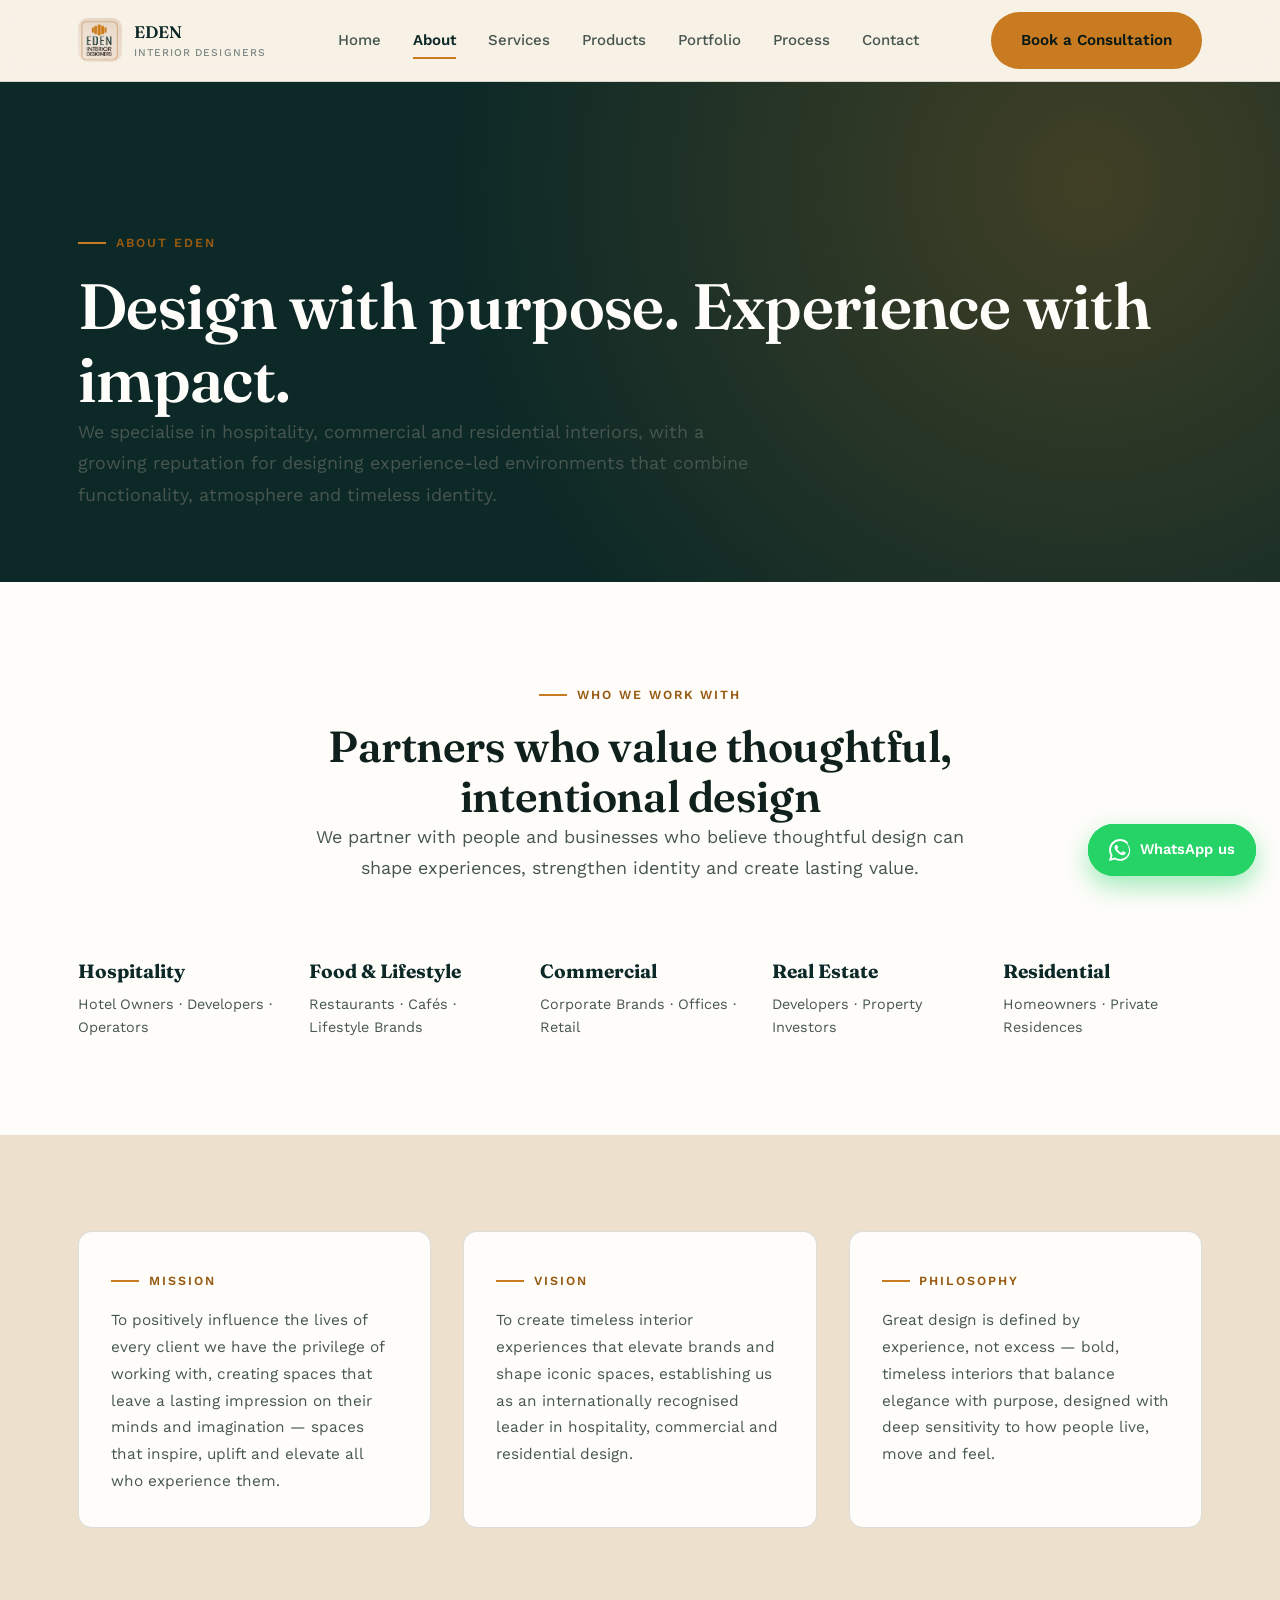
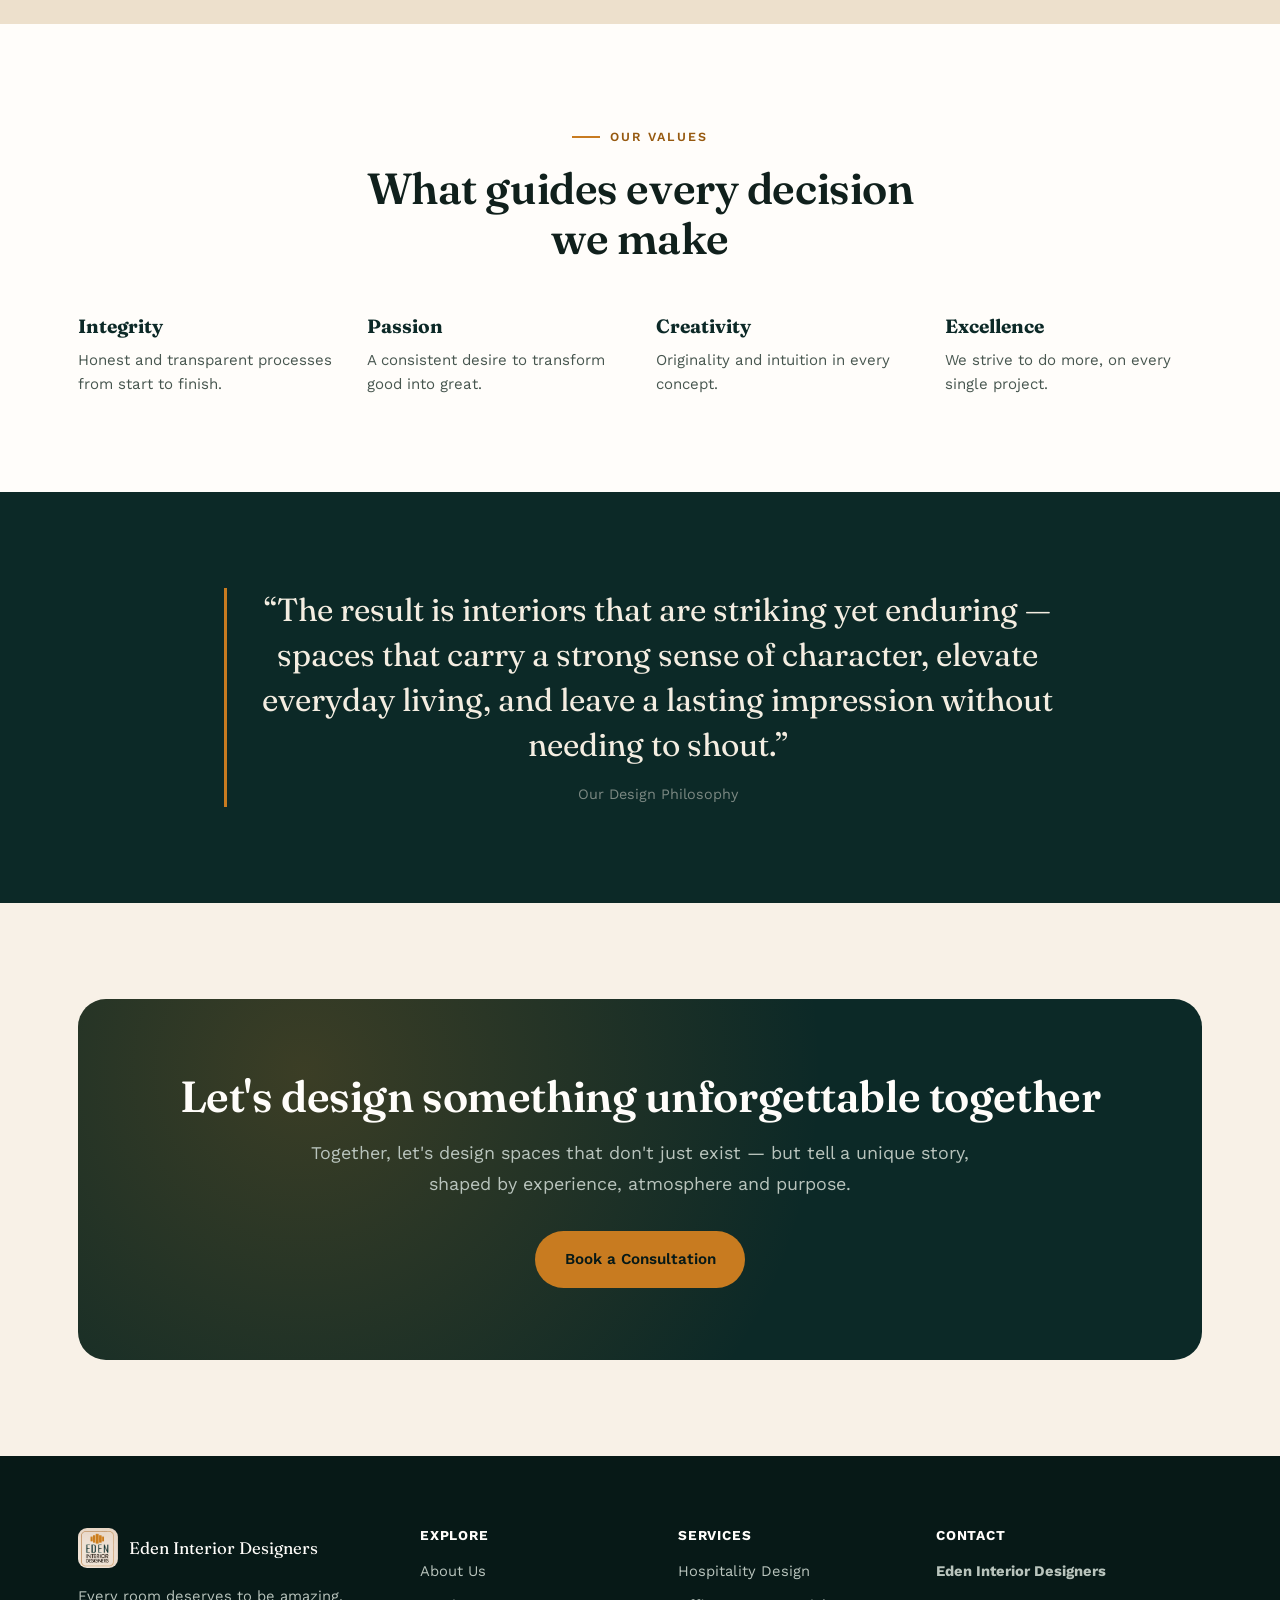
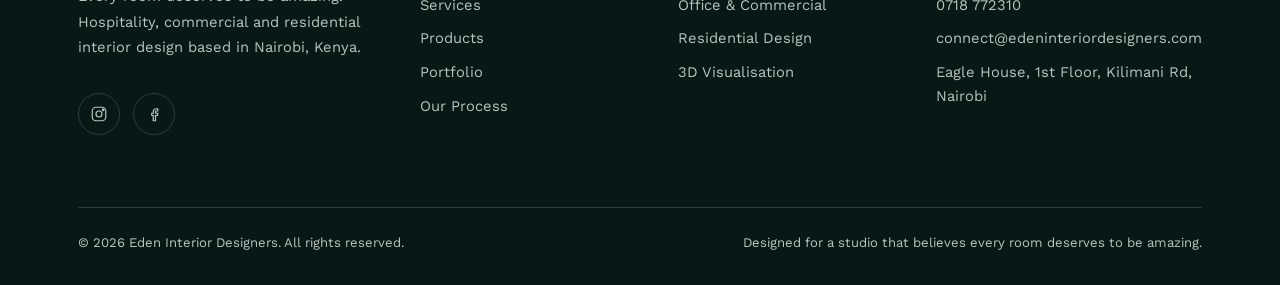
==== commit 2274ca65: "﻿Homepage title, H1/H2 keywords, footer NAP (name and phone match GBP) Co-Authored-By: Claude Sonnet" ====
--- a/about.html
+++ b/about.html
@@ -263,7 +263,8 @@
       <div class="footer-col">
         <h4>Contact</h4>
         <ul>
-          <li><a href="tel:+254718772310">+254 718 77 23 10</a></li>
+          <li><span><strong>Eden Interior Designers</strong></span></li>
+          <li><a href="tel:+254718772310">0718 772310</a></li>
           <li><a href="mailto:connect@edeninteriordesigners.com">connect@edeninteriordesigners.com</a></li>
           <li><span>Eagle House, 1st Floor, Kilimani Rd, Nairobi</span></li>
         </ul>
